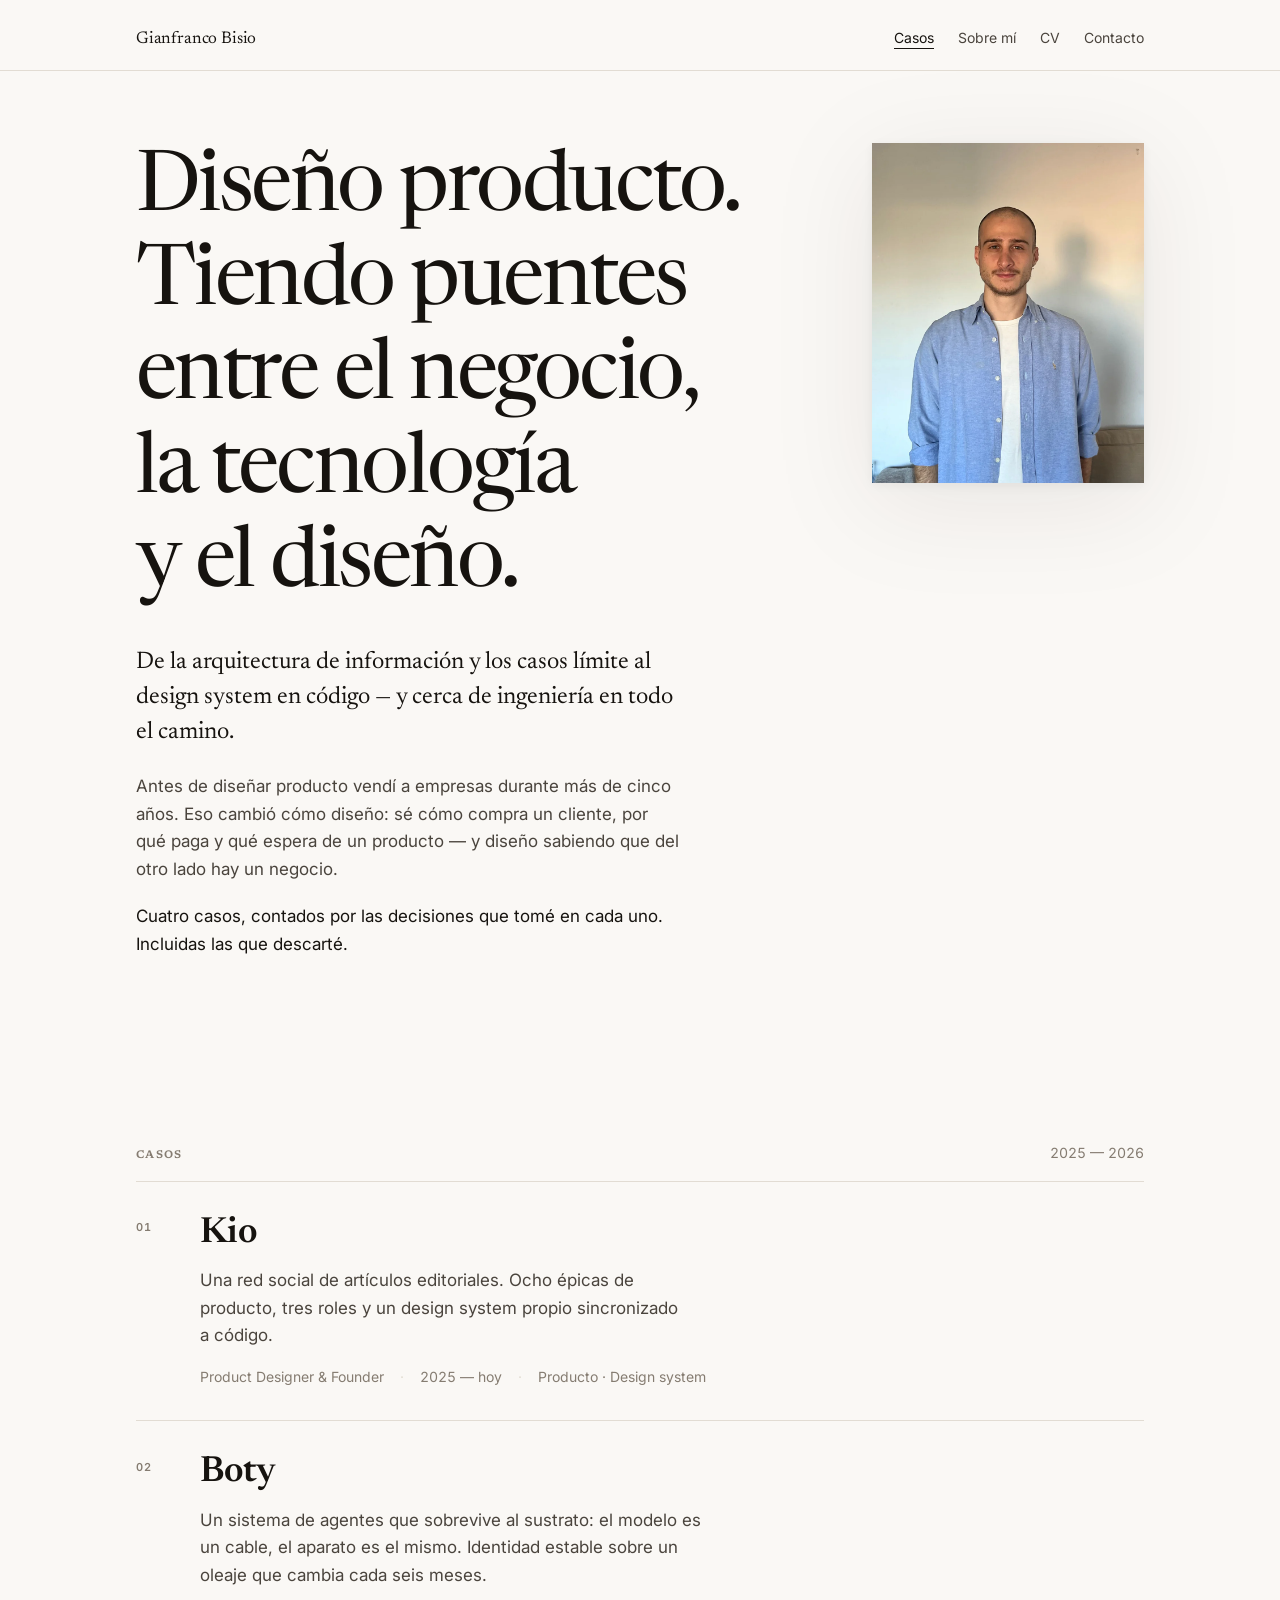
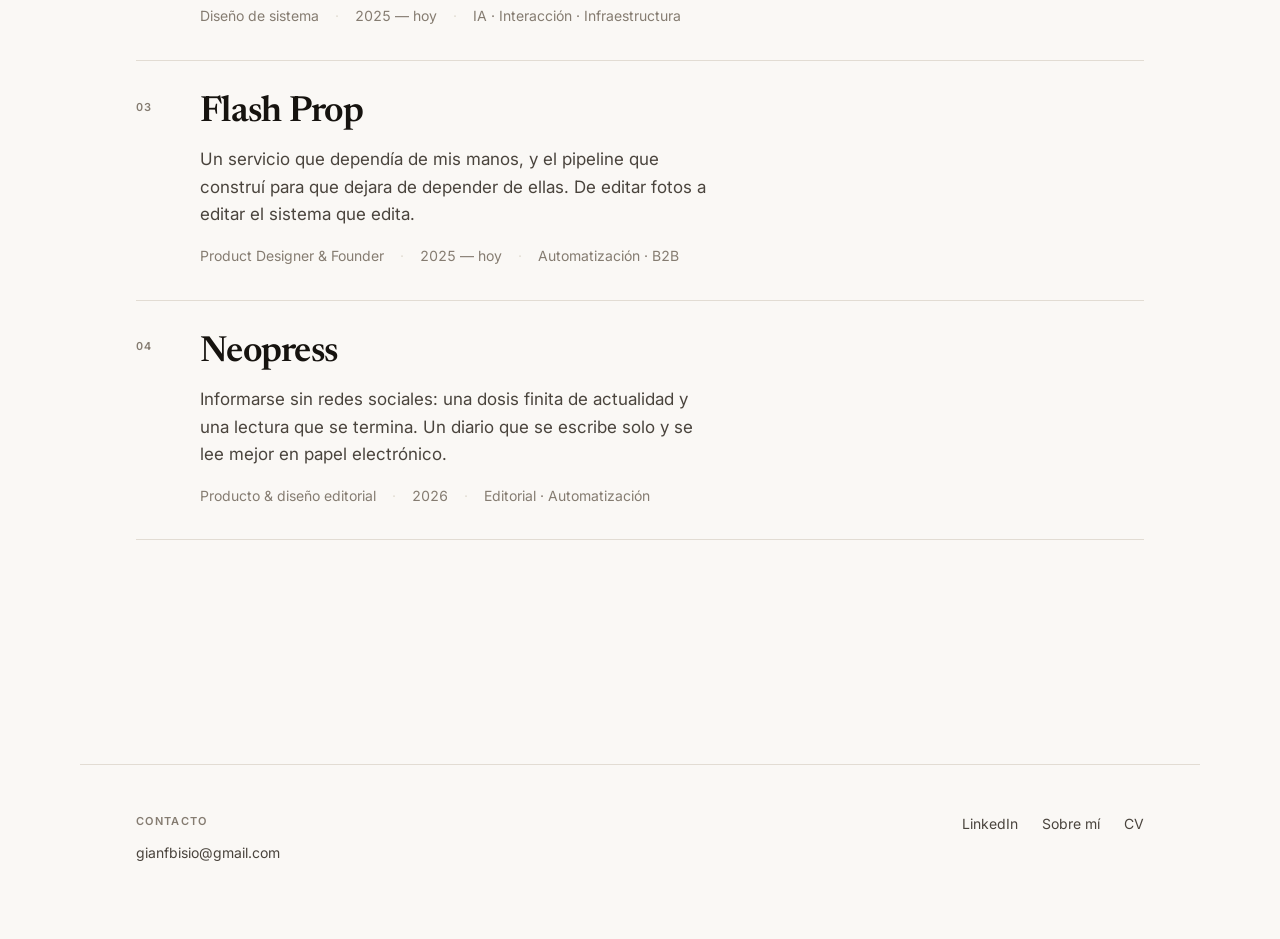
==== index.html @ 51ec500f "Retrato en camisa celeste en el hero, retrato casual en Sobre mi, CV con fechas e idiomas" ====
<!DOCTYPE html>
<html lang="es">
<head>
<meta charset="utf-8">
<meta name="viewport" content="width=device-width, initial-scale=1">
<title>Gianfranco Bisio — Diseño de producto</title>
<meta name="description" content="Diseño producto y entiendo por dentro los sistemas que lo sostienen. Diseño de producto, design systems y sistemas de IA con revisión humana.">
<link rel="preconnect" href="https://fonts.googleapis.com">
<link rel="preconnect" href="https://fonts.gstatic.com" crossorigin>
<link href="https://fonts.googleapis.com/css2?family=Inter:wght@400;500;600&family=Newsreader:ital,opsz,wght@0,6..72,400;0,6..72,500;1,6..72,400&display=swap" rel="stylesheet">
<link rel="stylesheet" href="assets/css/style.css">
</head>
<body>

<header class="wrap site-header">
  <a class="site-header__name" href="index.html">Gianfranco Bisio</a>
  <nav>
    <ul class="site-nav">
      <li><a href="index.html" aria-current="page">Casos</a></li>
      <li><a href="sobre-mi.html">Sobre mí</a></li>
      <li><a href="cv.html">CV</a></li>
      <li><a href="mailto:gianfbisio@gmail.com">Contacto</a></li>
    </ul>
  </nav>
</header>

<hr class="rule">

<main>

  <!-- Portada -->
  <section class="wrap intro">
    <div class="intro__inner">
      <div>
        <h1 class="intro__title">Diseño producto. Tiendo puentes entre el negocio, la tecnología y el diseño.</h1>
        <div class="intro__text">
          <p class="lead">De la arquitectura de información y los casos límite al design system en código — y cerca de ingeniería en todo el camino.</p>
          <p>Antes de diseñar producto vendí a empresas durante más de cinco años. Eso cambió cómo diseño: sé cómo compra un cliente, por qué paga y qué espera de un producto — y diseño sabiendo que del otro lado hay un negocio.</p>
          <p>Cuatro casos, contados por las decisiones que tomé en cada uno. Incluidas las que descarté.</p>
        </div>
      </div>
      <img class="intro__photo" src="assets/img/yo/retrato-celeste.webp" alt="Retrato de Gianfranco Bisio" width="960" height="1200">
    </div>
  </section>

  <!-- Índice de casos -->
  <section class="wrap index">
    <div class="index__head">
      <h2 class="label">Casos</h2>
      <span class="meta">2025 — 2026</span>
    </div>

    <ul class="case-list">

      <li class="case-item reveal">
        <a class="case-item__link" href="casos/kio.html">
          <span class="case-item__num">01</span>
          <div>
            <h3 class="case-item__title">Kio</h3>
            <p class="case-item__desc">Una red social de artículos editoriales. Ocho épicas de producto, tres roles y un design system propio sincronizado a código.</p>
            <p class="case-item__meta">
              <span>Product Designer &amp; Founder</span>
              <span>2025 — hoy</span>
              <span>Producto · Design system</span>
            </p>
          </div>
        </a>
      </li>

      <li class="case-item reveal">
        <a class="case-item__link" href="casos/boty.html">
          <span class="case-item__num">02</span>
          <div>
            <h3 class="case-item__title">Boty</h3>
            <p class="case-item__desc">Un sistema de agentes que sobrevive al sustrato: el modelo es un cable, el aparato es el mismo. Identidad estable sobre un oleaje que cambia cada seis meses.</p>
            <p class="case-item__meta">
              <span>Diseño de sistema</span>
              <span>2025 — hoy</span>
              <span>IA · Interacción · Infraestructura</span>
            </p>
          </div>
        </a>
      </li>

      <li class="case-item reveal">
        <a class="case-item__link" href="casos/flash-prop.html">
          <span class="case-item__num">03</span>
          <div>
            <h3 class="case-item__title">Flash Prop</h3>
            <p class="case-item__desc">Un servicio que dependía de mis manos, y el pipeline que construí para que dejara de depender de ellas. De editar fotos a editar el sistema que edita.</p>
            <p class="case-item__meta">
              <span>Product Designer &amp; Founder</span>
              <span>2025 — hoy</span>
              <span>Automatización · B2B</span>
            </p>
          </div>
        </a>
      </li>

      <li class="case-item reveal">
        <a class="case-item__link" href="casos/neopress.html">
          <span class="case-item__num">04</span>
          <div>
            <h3 class="case-item__title">Neopress</h3>
            <p class="case-item__desc">Informarse sin redes sociales: una dosis finita de actualidad y una lectura que se termina. Un diario que se escribe solo y se lee mejor en papel electrónico.</p>
            <p class="case-item__meta">
              <span>Producto &amp; diseño editorial</span>
              <span>2026</span>
              <span>Editorial · Automatización</span>
            </p>
          </div>
        </a>
      </li>

    </ul>
  </section>

</main>

<footer class="wrap site-footer">
  <div class="site-footer__inner">
    <div>
      <p class="label">Contacto</p>
      <p style="margin-top:.5rem"><a href="mailto:gianfbisio@gmail.com">gianfbisio@gmail.com</a></p>
    </div>
    <nav>
      <a href="https://www.linkedin.com/in/gianfranco-bisio-b39810205/">LinkedIn</a>
      <a href="sobre-mi.html">Sobre mí</a>
      <a href="cv.html">CV</a>
    </nav>
  </div>
</footer>

<script src="assets/js/main.js" defer></script>
</body>
</html>
---- assets/css/style.css ----
/* ============================================================
   Gianfranco Bisio — Portfolio
   Dirección: editorial / tipográfico
   ============================================================ */

/* --- Reset ------------------------------------------------- */
*, *::before, *::after { box-sizing: border-box; }
* { margin: 0; }
html { -webkit-text-size-adjust: 100%; scroll-behavior: smooth; }
img, svg, video { display: block; max-width: 100%; height: auto; }
button, input, textarea { font: inherit; color: inherit; }
a { color: inherit; }

@media (prefers-reduced-motion: reduce) {
  html { scroll-behavior: auto; }
  *, *::before, *::after { animation-duration: .01ms !important; transition-duration: .01ms !important; }
}

/* --- Tokens ------------------------------------------------ */
:root {
  /* Color — papel cálido, no blanco puro */
  --paper:    #FAF8F5;
  --paper-2:  #F2EEE8;
  --ink:      #16130F;
  --ink-soft: #4A443D;
  --muted:    #857C71;
  --rule:     #E2DCD3;
  --accent:   #A63D1E;

  /* Tipografía */
  --serif: "Newsreader", Georgia, "Times New Roman", serif;
  --sans:  "Inter", -apple-system, BlinkMacSystemFont, "Segoe UI", Roboto, sans-serif;

  /* Escala fluida */
  --t-display: clamp(2.5rem, 1.2rem + 5.5vw, 5.25rem);
  --t-h1:      clamp(1.9rem, 1.15rem + 3vw, 3rem);
  --t-h2:      clamp(1.4rem, 1.1rem + 1.2vw, 1.85rem);
  --t-h3:      1.1875rem;
  --t-lead:    clamp(1.1875rem, 1.02rem + .7vw, 1.5rem);
  --t-body:    1.0625rem;
  --t-small:   .875rem;
  --t-label:   .6875rem;

  /* Espacio */
  --s-1: .25rem;  --s-2: .5rem;   --s-3: .75rem;  --s-4: 1rem;
  --s-5: 1.5rem;  --s-6: 2rem;    --s-7: 3rem;    --s-8: 4.5rem;
  --s-9: 7rem;    --s-10: 11rem;

  /* Layout */
  --measure: 34rem;             /* columna de lectura ~65ch */
  --wide: 70rem;                /* figuras y contenedor ancho */
  --gutter: clamp(1.25rem, 5vw, 3.5rem);

  /* Movimiento */
  --ease: cubic-bezier(.22, .61, .36, 1);
}

/* --- Base -------------------------------------------------- */
body {
  background: var(--paper);
  color: var(--ink);
  font-family: var(--sans);
  font-size: var(--t-body);
  line-height: 1.62;
  font-feature-settings: "kern" 1, "liga" 1, "calt" 1;
  -webkit-font-smoothing: antialiased;
  text-rendering: optimizeLegibility;
}

::selection { background: var(--ink); color: var(--paper); }

:focus-visible {
  outline: 2px solid var(--accent);
  outline-offset: 3px;
  border-radius: 2px;
}

/* --- Layout ------------------------------------------------ */
.wrap {
  width: 100%;
  max-width: var(--wide);
  margin-inline: auto;
  padding-inline: var(--gutter);
}
.wrap--text { max-width: calc(var(--measure) + var(--gutter) * 2); }

/* --- Tipografía -------------------------------------------- */
.display,
h1, h2, h3 {
  font-family: var(--serif);
  font-weight: 400;
  letter-spacing: -.015em;
  line-height: 1.12;
  text-wrap: balance;
}
h1 { font-size: var(--t-h1); }
h2 { font-size: var(--t-h2); letter-spacing: -.01em; }
h3 { font-size: var(--t-h3); font-family: var(--sans); font-weight: 600; letter-spacing: 0; line-height: 1.35; }

p { text-wrap: pretty; }
p + p { margin-top: 1.15em; }

strong { font-weight: 600; }
em { font-style: italic; }

.lead {
  font-size: var(--t-lead);
  line-height: 1.45;
  font-family: var(--serif);
  color: var(--ink);
  text-wrap: pretty;
}

/* Etiquetas: versalitas finas, el único gesto "técnico" */
.label {
  font-size: var(--t-label);
  font-weight: 600;
  letter-spacing: .12em;
  text-transform: uppercase;
  color: var(--muted);
  font-feature-settings: "tnum" 1;
}

.meta {
  font-size: var(--t-small);
  color: var(--muted);
  font-feature-settings: "tnum" 1;
}

/* Links en el cuerpo: subrayado que respira */
.prose a {
  color: var(--ink);
  text-decoration: none;
  background-image: linear-gradient(var(--accent), var(--accent));
  background-repeat: no-repeat;
  background-position: 0 100%;
  background-size: 100% 1px;
  transition: background-size .35s var(--ease), color .2s var(--ease);
}
.prose a:hover { color: var(--accent); background-size: 100% 2px; }

/* --- Header ------------------------------------------------ */
.site-header {
  padding-block: var(--s-5) var(--s-4);
  display: flex;
  align-items: baseline;
  justify-content: space-between;
  gap: var(--s-5);
}
.site-header__name {
  font-family: var(--serif);
  font-size: 1.0625rem;
  letter-spacing: -.01em;
  text-decoration: none;
  white-space: nowrap;
}
.site-nav {
  display: flex;
  gap: var(--s-5);
  list-style: none;
  padding: 0;
}
.site-nav a {
  font-size: var(--t-small);
  text-decoration: none;
  color: var(--ink-soft);
  transition: color .2s var(--ease);
}
.site-nav a:hover,
.site-nav a[aria-current="page"] { color: var(--ink); }
.site-nav a[aria-current="page"] { text-decoration: underline; text-underline-offset: .35em; text-decoration-thickness: 1px; }

.rule { height: 1px; background: var(--rule); border: 0; }

/* --- Portada ----------------------------------------------- */
.intro { padding-block: var(--s-8) var(--s-9); }
.intro__title {
  font-size: var(--t-display);
  letter-spacing: -.03em;
  max-width: 22ch;
}
.intro__text {
  margin-top: var(--s-6);
  max-width: var(--measure);
}
.intro__text .lead + p { margin-top: var(--s-5); color: var(--ink-soft); }

/* Portada en dos columnas: la declaración y el retrato. */
.intro__inner {
  display: grid;
  gap: var(--s-7);
  align-items: start;
}
@media (min-width: 52rem) {
  .intro__inner { grid-template-columns: 1fr 17rem; gap: var(--s-9); }
}
.intro__photo {
  width: 100%;
  aspect-ratio: 4 / 5;
  object-fit: cover;
  object-position: 50% 20%;
  filter: drop-shadow(0 2px 6px rgba(22,19,15,.06)) drop-shadow(0 20px 50px rgba(22,19,15,.08));
}

/* --- Índice de casos --------------------------------------- */
.index { padding-block: var(--s-8) var(--s-9); }
.index__head {
  display: flex;
  align-items: baseline;
  justify-content: space-between;
  gap: var(--s-4);
  padding-bottom: var(--s-4);
}

.case-list { list-style: none; padding: 0; }
.case-item { border-top: 1px solid var(--rule); }
.case-item:last-child { border-bottom: 1px solid var(--rule); }

.case-item__link {
  display: grid;
  grid-template-columns: 2.5rem 1fr;
  gap: var(--s-5);
  padding-block: var(--s-6);
  text-decoration: none;
  transition: background-color .3s var(--ease), padding-left .3s var(--ease);
}
.case-item__link:hover {
  background: var(--paper-2);
  padding-left: var(--s-4);
}
.case-item__num {
  font-size: var(--t-label);
  font-weight: 600;
  letter-spacing: .1em;
  color: var(--muted);
  padding-top: .5em;
  font-feature-settings: "tnum" 1;
}
.case-item__title {
  font-family: var(--serif);
  font-size: clamp(1.5rem, 1.1rem + 1.6vw, 2.25rem);
  letter-spacing: -.02em;
  line-height: 1.15;
}
.case-item__desc {
  margin-top: var(--s-3);
  max-width: 46ch;
  color: var(--ink-soft);
}
.case-item__meta {
  margin-top: var(--s-4);
  display: flex;
  flex-wrap: wrap;
  gap: var(--s-2) var(--s-4);
  font-size: var(--t-small);
  color: var(--muted);
  font-feature-settings: "tnum" 1;
}
.case-item__meta span:not(:last-child)::after {
  content: "·";
  margin-left: var(--s-4);
  color: var(--rule);
}

/* --- Página de caso ---------------------------------------- */
.case-hero { padding-block: var(--s-7) var(--s-7); }
.case-hero__kicker { margin-bottom: var(--s-5); }
.case-hero__title { font-size: var(--t-h1); max-width: 26ch; }
.case-hero__lead { margin-top: var(--s-5); max-width: var(--measure); }

/* Ficha técnica del caso */
.specs {
  display: grid;
  grid-template-columns: repeat(auto-fit, minmax(11rem, 1fr));
  gap: var(--s-5) var(--s-6);
  padding-block: var(--s-6);
  border-block: 1px solid var(--rule);
}
.specs__item dt { margin-bottom: var(--s-2); }
.specs__item dd { font-size: var(--t-small); color: var(--ink-soft); }

/* Cuerpo del caso */
.prose { padding-block: var(--s-8); }
.prose > * + * { margin-top: var(--s-5); }
.prose h2 { margin-top: var(--s-8); }
.prose h3 { margin-top: var(--s-7); }
.prose ul, .prose ol { padding-left: 1.25em; }
.prose li + li { margin-top: var(--s-3); }
.prose blockquote {
  border-left: 2px solid var(--ink);
  padding-left: var(--s-5);
  font-family: var(--serif);
  font-size: var(--t-lead);
  line-height: 1.4;
  color: var(--ink);
}

/* Bloque de código: aparece una sola vez en todo el sitio, para mostrar un
   artefacto real — el criterio de edición que genera el agente. */
.prose pre {
  font-family: ui-monospace, "SF Mono", "Cascadia Mono", Menlo, Consolas, monospace;
  font-size: .8125rem;
  line-height: 1.7;
  background: var(--paper-2);
  border: 1px solid var(--rule);
  padding: var(--s-5);
  overflow-x: auto;
  color: var(--ink-soft);
  tab-size: 2;
}
.prose pre b { color: var(--ink); font-weight: 600; }

/* Figuras: rompen la columna de lectura */
figure { margin: 0; }
.prose figure {
  width: 100%;
  max-width: var(--wide);
  margin-inline: auto;
  margin-block: var(--s-8);
}
.prose figure img,
.prose figure video {
  width: 100%;
  filter:
    drop-shadow(0 2px 4px rgba(22, 19, 15, .05))
    drop-shadow(0 16px 40px rgba(22, 19, 15, .07));
}
figcaption {
  margin-top: var(--s-3);
  font-size: var(--t-small);
  color: var(--muted);
  max-width: var(--measure);
}

/* Rejilla de piezas dentro de un caso */
.pieces {
  display: grid;
  grid-template-columns: repeat(auto-fit, minmax(13rem, 1fr));
  gap: var(--s-6) var(--s-5);
  margin-block: var(--s-8);
}
/* Capturas de Figma: PNG con transparencia y esquinas redondeadas.
   Sin borde ni fondo —el rectángulo recto choca con la esquina redondeada
y   el fondo se ve a través del alpha— y con drop-shadow, que sigue la forma
   real del píxel en vez de dibujar un rectángulo detrás. */
.piece__img {
  width: 100%;
  filter:
    drop-shadow(0 1px 2px rgba(22, 19, 15, .05))
    drop-shadow(0 10px 22px rgba(22, 19, 15, .07));
}
.piece__cap { margin-top: var(--s-3); font-size: var(--t-small); color: var(--muted); }
.piece__cap strong { color: var(--ink); font-weight: 600; }

/* Comparación / antes-después */
.compare {
  display: grid;
  grid-template-columns: repeat(auto-fit, minmax(15rem, 1fr));
  align-items: start;
  gap: var(--s-6) var(--s-5);
  margin-block: var(--s-8);
}

/* Carrusel horizontal: las variantes se exploran, no se listan.
   Scroll nativo con snap — sin JS, sin botones. */
.carousel {
  display: grid;
  grid-auto-flow: column;
  grid-auto-columns: minmax(12.5rem, 16rem);
  gap: var(--s-5);
  align-items: start;
  overflow-x: auto;
  overscroll-behavior-x: contain;
  scroll-snap-type: x mandatory;
  padding-bottom: var(--s-4);
  margin-block: var(--s-8);
  scrollbar-width: thin;
  scrollbar-color: var(--rule) transparent;
}
.carousel > * { scroll-snap-align: start; }
.carousel::-webkit-scrollbar { height: 6px; }
.carousel::-webkit-scrollbar-track { background: transparent; }
.carousel::-webkit-scrollbar-thumb { background: var(--rule); border-radius: 3px; }
.carousel::-webkit-scrollbar-thumb:hover { background: var(--muted); }

/* La variante elegida: sola y más grande, como resolución del arco */
figure.resolved { max-width: 24rem; }
figure.resolved img { border: 1px solid var(--rule); }

/* Captura de pantalla completa: se acota a ancho de teléfono.
   Una fuente de 412px no puede llenar el contenedor ancho sin verse borrosa,
   y una tira vertical larga lee como un pergamino — que es exactamente lo que es. */
figure.figure--phone { max-width: 22rem; margin-inline: auto; }
figure.figure--phone img { filter: drop-shadow(0 2px 6px rgba(22,19,15,.06)) drop-shadow(0 24px 60px rgba(22,19,15,.09)); }

/* Captura chica, a tamano natural para que no se pixele */
figure.figure--narrow { max-width: 17rem; margin-inline: auto; }

/* Navegación entre casos */
.case-nav {
  display: flex;
  justify-content: space-between;
  gap: var(--s-5);
  padding-block: var(--s-7);
  border-top: 1px solid var(--rule);
}
.case-nav a {
  text-decoration: none;
  font-size: var(--t-small);
  color: var(--ink-soft);
  transition: color .2s var(--ease);
}
.case-nav a:hover { color: var(--accent); }

/* --- Footer ------------------------------------------------ */
.site-footer {
  margin-top: var(--s-9);
  padding-block: var(--s-7) var(--s-8);
  border-top: 1px solid var(--rule);
}
.site-footer__inner {
  display: flex;
  flex-wrap: wrap;
  gap: var(--s-5) var(--s-7);
  justify-content: space-between;
  align-items: flex-start;
}
.site-footer nav { display: flex; gap: var(--s-5); flex-wrap: wrap; }
.site-footer a { font-size: var(--t-small); text-decoration: none; color: var(--ink-soft); }
.site-footer a:hover { color: var(--accent); }

/* --- Reveal (único movimiento del sitio) -------------------- */
.reveal {
  opacity: 0;
  transform: translateY(12px);
  transition: opacity .7s var(--ease), transform .7s var(--ease);
}
.reveal.is-in { opacity: 1; transform: none; }

/* --- Utilidades -------------------------------------------- */
.stack > * + * { margin-top: var(--s-4); }
.sr-only {
  position: absolute; width: 1px; height: 1px; padding: 0; margin: -1px;
  overflow: hidden; clip: rect(0 0 0 0); white-space: nowrap; border: 0;
}

/* --- CV ---------------------------------------------------- */
.cv { padding-block: var(--s-6) var(--s-9); }
.cv__head {
  display: flex;
  flex-wrap: wrap;
  gap: var(--s-5) var(--s-7);
  align-items: flex-end;
  justify-content: space-between;
  padding-bottom: var(--s-5);
  border-bottom: 2px solid var(--ink);
}
.cv__name { font-size: clamp(2rem, 1.4rem + 2.4vw, 3rem); letter-spacing: -.025em; }
.cv__role { margin-top: var(--s-2); font-size: var(--t-body); color: var(--ink-soft); }
.cv__contact { font-size: var(--t-small); color: var(--muted); text-align: right; line-height: 1.8; }
@media (max-width: 40rem) { .cv__contact { text-align: left; } }
.cv__contact a { text-decoration: none; }
.cv__contact a:hover { color: var(--accent); }

.cv__section { margin-top: var(--s-8); }
.cv__section > h2 {
  font-family: var(--sans);
  font-size: var(--t-label);
  font-weight: 600;
  letter-spacing: .12em;
  text-transform: uppercase;
  color: var(--muted);
  padding-bottom: var(--s-3);
  border-bottom: 1px solid var(--rule);
  margin-bottom: var(--s-5);
}
.cv__entry { padding-block: var(--s-5); border-bottom: 1px solid var(--rule); }
.cv__entry:last-child { border-bottom: 0; }
.cv__entry-head {
  display: flex;
  flex-wrap: wrap;
  gap: var(--s-2) var(--s-4);
  align-items: baseline;
  justify-content: space-between;
}
.cv__title { font-family: var(--serif); font-size: 1.3125rem; letter-spacing: -.01em; }
.cv__title span { font-family: var(--sans); font-size: var(--t-body); color: var(--ink-soft); }
.cv__when { font-size: var(--t-small); color: var(--muted); font-feature-settings: "tnum" 1; white-space: nowrap; }
.cv__where { margin-top: var(--s-1); font-size: var(--t-small); color: var(--muted); }
.cv__entry ul { margin-top: var(--s-3); padding-left: 1.1em; }
.cv__entry li { font-size: var(--t-body); color: var(--ink-soft); }
.cv__entry li + li { margin-top: var(--s-2); }
.cv__skills { display: flex; flex-wrap: wrap; gap: var(--s-2); }
.cv__skills span {
  font-size: var(--t-small);
  border: 1px solid var(--rule);
  padding: .3rem .7rem;
  color: var(--ink-soft);
}

/* --- Impresión: el CV se imprime a PDF limpio -------------- */
@media print {
  :root { --paper: #fff; --paper-2: #fff; --ink: #000; --ink-soft: #222; --muted: #555; --rule: #bbb; }
  .site-header, .site-footer, .no-print { display: none !important; }
  body { font-size: 10.5pt; line-height: 1.42; }
  .cv { padding: 0; max-width: none; }
  .cv__section { margin-top: 1.1rem; }
  .cv__entry { break-inside: avoid; padding-block: .55rem; }
  .cv__entry ul { margin-top: .3rem; }
  .cv__skills span { border-color: #999; }
  a { color: inherit; text-decoration: none; }
  @page { margin: 15mm 14mm; }
}

/* --- Móvil ------------------------------------------------- */
@media (max-width: 40rem) {
  .site-header { flex-direction: column; align-items: flex-start; gap: var(--s-4); }
  .site-nav { gap: var(--s-4); }
  .case-item__link { grid-template-columns: 1fr; gap: var(--s-3); }
  .case-item__num { padding-top: 0; }
  .case-item__meta span:not(:last-child)::after { display: none; }
  .site-footer__inner { flex-direction: column; }
}
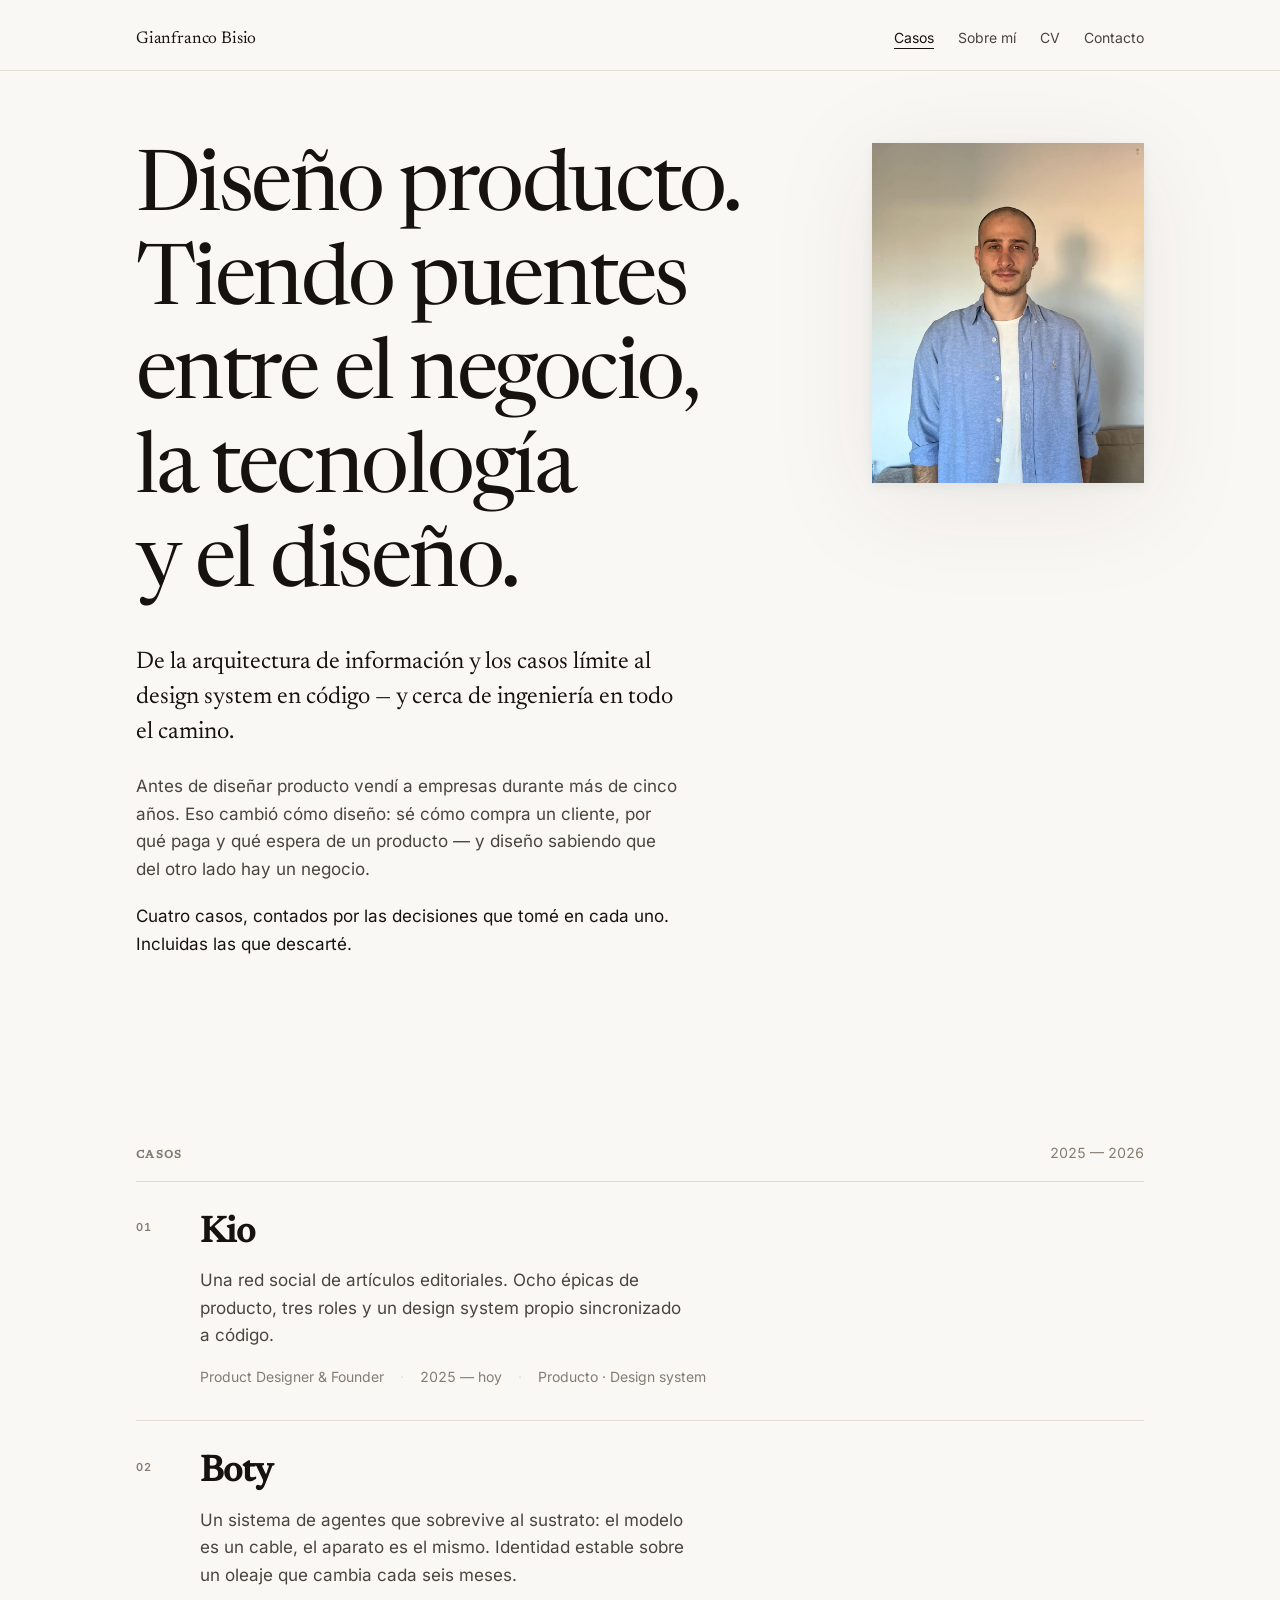
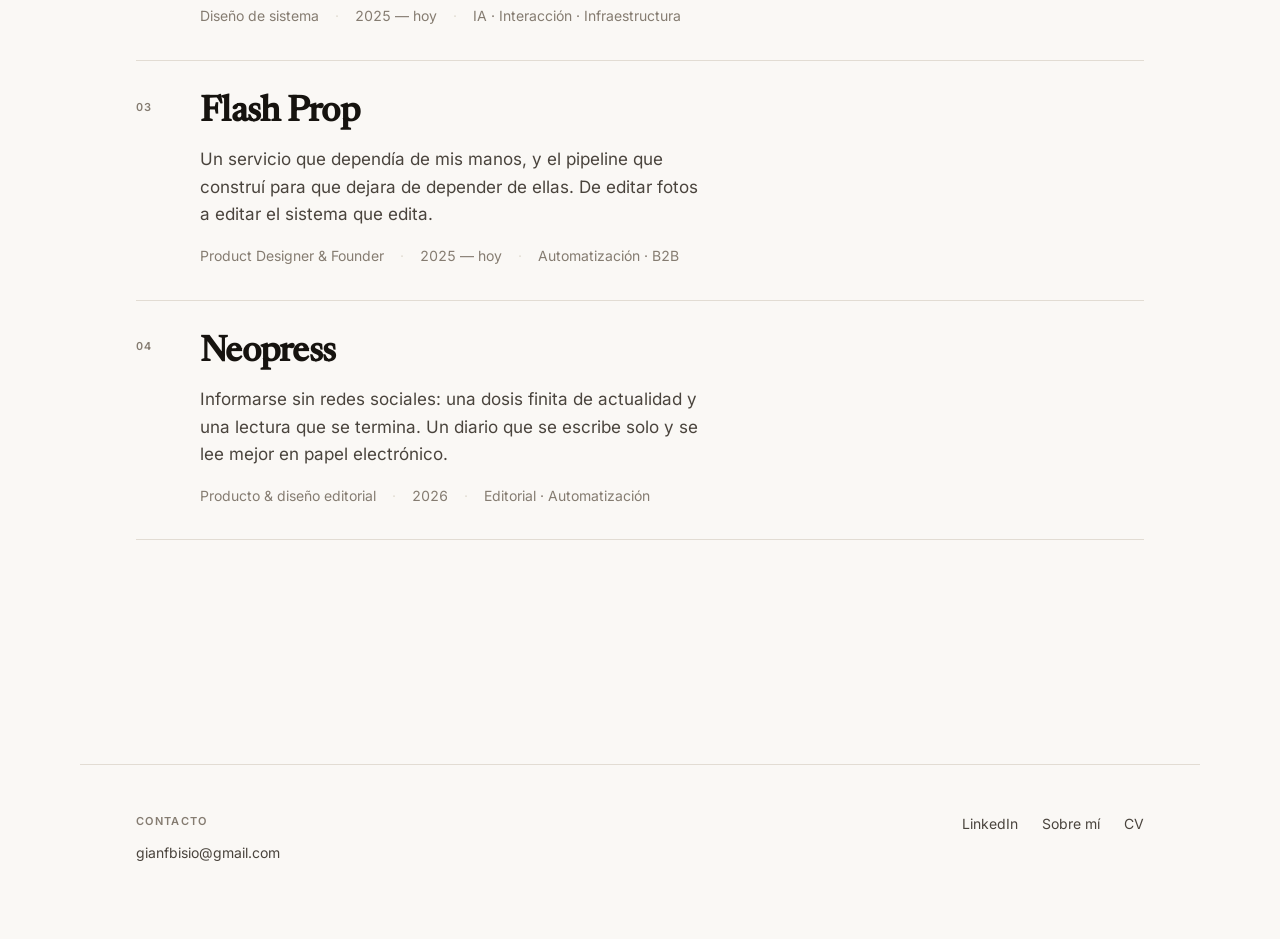
==== commit 8dd0494f: "Open Graph, Twitter cards, favicons y fuentes self-hosteadas" ====
--- a/index.html
+++ b/index.html
@@ -4,10 +4,26 @@
 <meta charset="utf-8">
 <meta name="viewport" content="width=device-width, initial-scale=1">
 <title>Gianfranco Bisio — Diseño de producto</title>
-<meta name="description" content="Diseño producto y entiendo por dentro los sistemas que lo sostienen. Diseño de producto, design systems y sistemas de IA con revisión humana.">
-<link rel="preconnect" href="https://fonts.googleapis.com">
-<link rel="preconnect" href="https://fonts.gstatic.com" crossorigin>
-<link href="https://fonts.googleapis.com/css2?family=Inter:wght@400;500;600&family=Newsreader:ital,opsz,wght@0,6..72,400;0,6..72,500;1,6..72,400&display=swap" rel="stylesheet">
+<meta name="description" content="Diseño producto, tendiendo puentes entre negocio, tecnología y diseño. Cuatro casos propios donde el diseño llega hasta el código.">
+<link rel="stylesheet" href="assets/css/fonts.css">
+<!-- Open Graph -->
+<meta property="og:type" content="website">
+<meta property="og:site_name" content="Gianfranco Bisio">
+<meta property="og:locale" content="es_ES">
+<meta property="og:title" content="Gianfranco Bisio — Diseño de producto">
+<meta property="og:description" content="Diseño producto, tendiendo puentes entre negocio, tecnología y diseño. Cuatro casos propios donde el diseño llega hasta el código.">
+<meta property="og:url" content="https://gigio20.github.io/portfolio/">
+<meta property="og:image" content="https://gigio20.github.io/portfolio/assets/img/og.jpg">
+<meta property="og:image:width" content="1200">
+<meta property="og:image:height" content="630">
+<meta property="og:image:alt" content="Gianfranco Bisio — Diseño producto, tendiendo puentes entre negocio, tecnología y diseño.">
+<meta name="twitter:card" content="summary_large_image">
+<meta name="twitter:title" content="Gianfranco Bisio — Diseño de producto">
+<meta name="twitter:description" content="Diseño producto, tendiendo puentes entre negocio, tecnología y diseño. Cuatro casos propios donde el diseño llega hasta el código.">
+<meta name="twitter:image" content="https://gigio20.github.io/portfolio/assets/img/og.jpg">
+<link rel="icon" href="assets/img/favicon-32.png" sizes="32x32" type="image/png">
+<link rel="icon" href="assets/img/icon-512.png" sizes="512x512" type="image/png">
+<link rel="apple-touch-icon" href="assets/img/apple-touch-icon.png">
 <link rel="stylesheet" href="assets/css/style.css">
 </head>
 <body>
--- a/assets/css/fonts.css
+++ b/assets/css/fonts.css
@@ -0,0 +1,29 @@
+/* Fuentes self-hosteadas — subconjunto latin, archivos variables.
+   Generado desde Google Fonts. Sin pedidos a terceros en runtime. */
+
+@font-face {
+  font-family: 'Newsreader';
+  font-style: normal;
+  font-weight: 400 500;
+  font-display: swap;
+  src: url(../fonts/newsreader-var.woff2) format('woff2');
+  unicode-range: U+0000-00FF, U+0131, U+0152-0153, U+02BB-02BC, U+02C6, U+02DA, U+02DC, U+0304, U+0308, U+0329, U+2000-206F, U+20AC, U+2122, U+2191, U+2193, U+2212, U+2215, U+FEFF, U+FFFD;
+}
+
+@font-face {
+  font-family: 'Newsreader';
+  font-style: italic;
+  font-weight: 400;
+  font-display: swap;
+  src: url(../fonts/newsreader-italic.woff2) format('woff2');
+  unicode-range: U+0000-00FF, U+0131, U+0152-0153, U+02BB-02BC, U+02C6, U+02DA, U+02DC, U+0304, U+0308, U+0329, U+2000-206F, U+20AC, U+2122, U+2191, U+2193, U+2212, U+2215, U+FEFF, U+FFFD;
+}
+
+@font-face {
+  font-family: 'Inter';
+  font-style: normal;
+  font-weight: 400 600;
+  font-display: swap;
+  src: url(../fonts/inter-var.woff2) format('woff2');
+  unicode-range: U+0000-00FF, U+0131, U+0152-0153, U+02BB-02BC, U+02C6, U+02DA, U+02DC, U+0304, U+0308, U+0329, U+2000-206F, U+20AC, U+2122, U+2191, U+2193, U+2212, U+2215, U+FEFF, U+FFFD;
+}
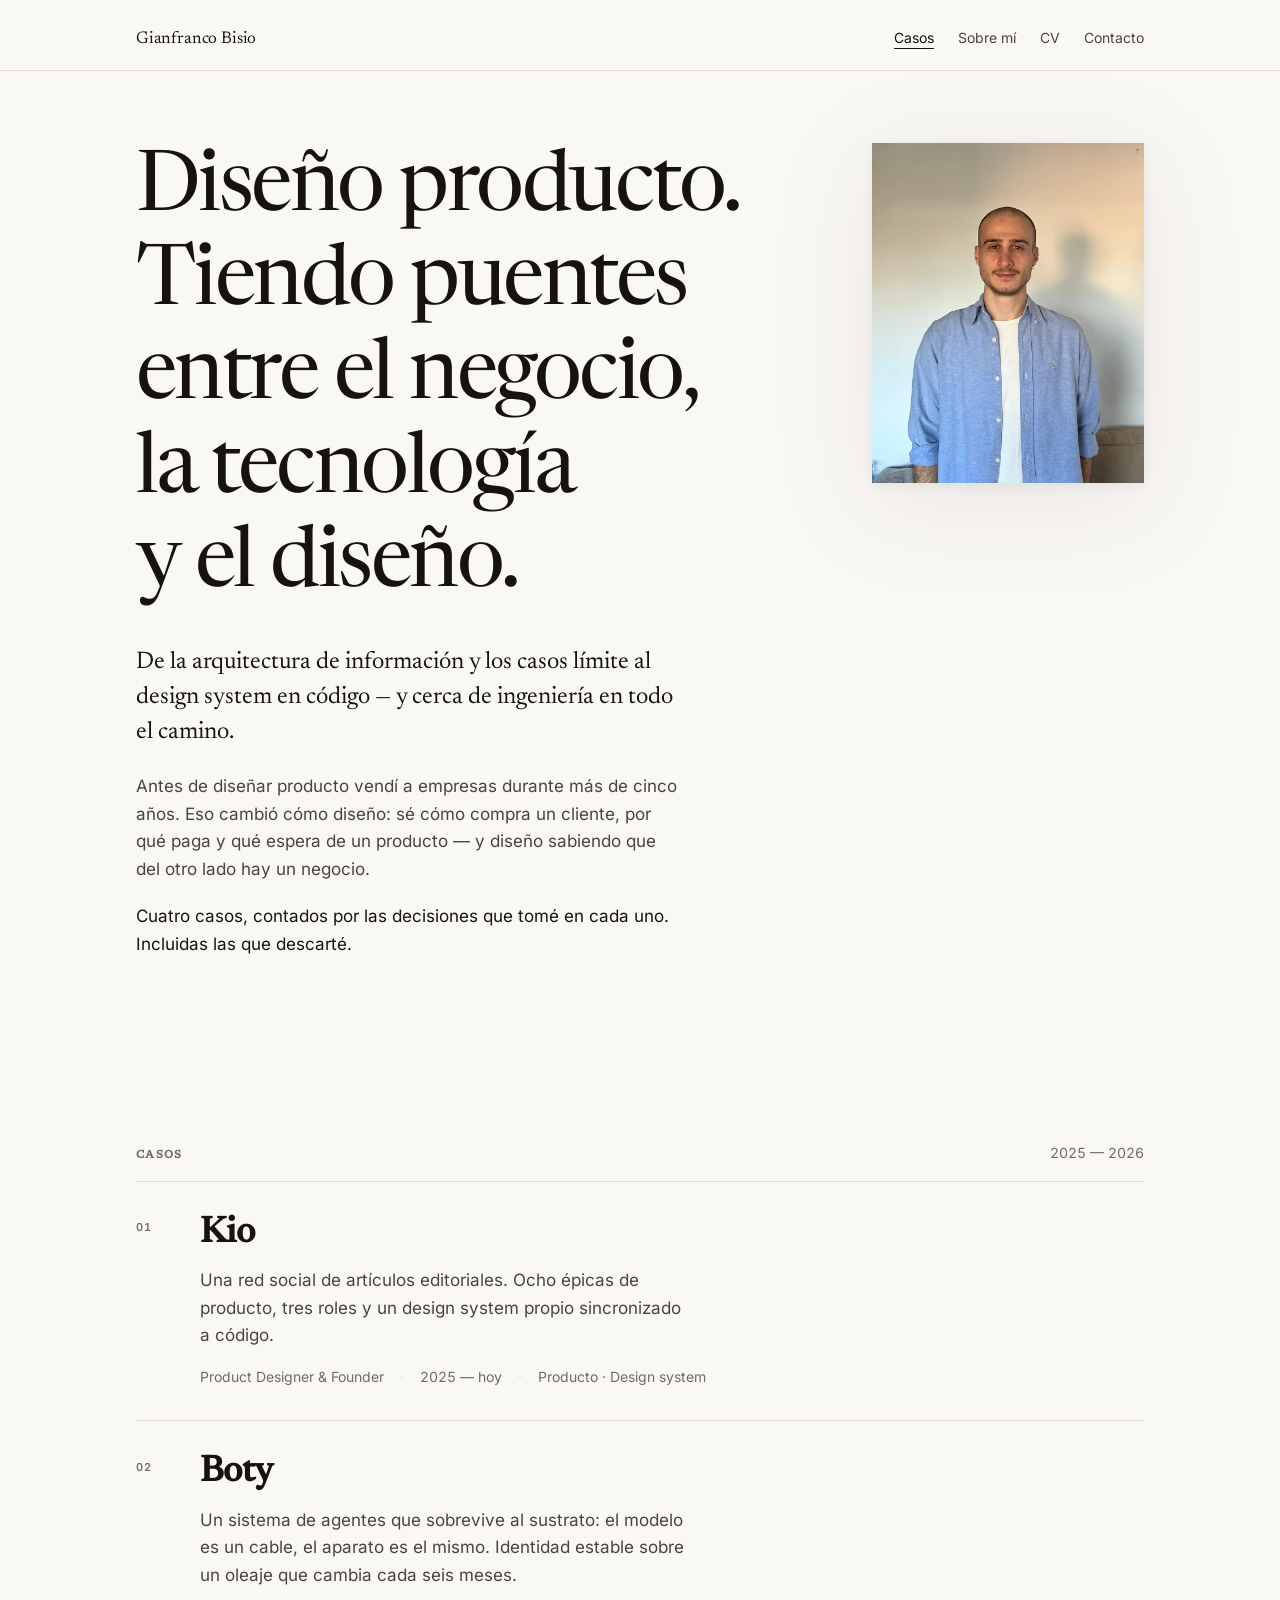
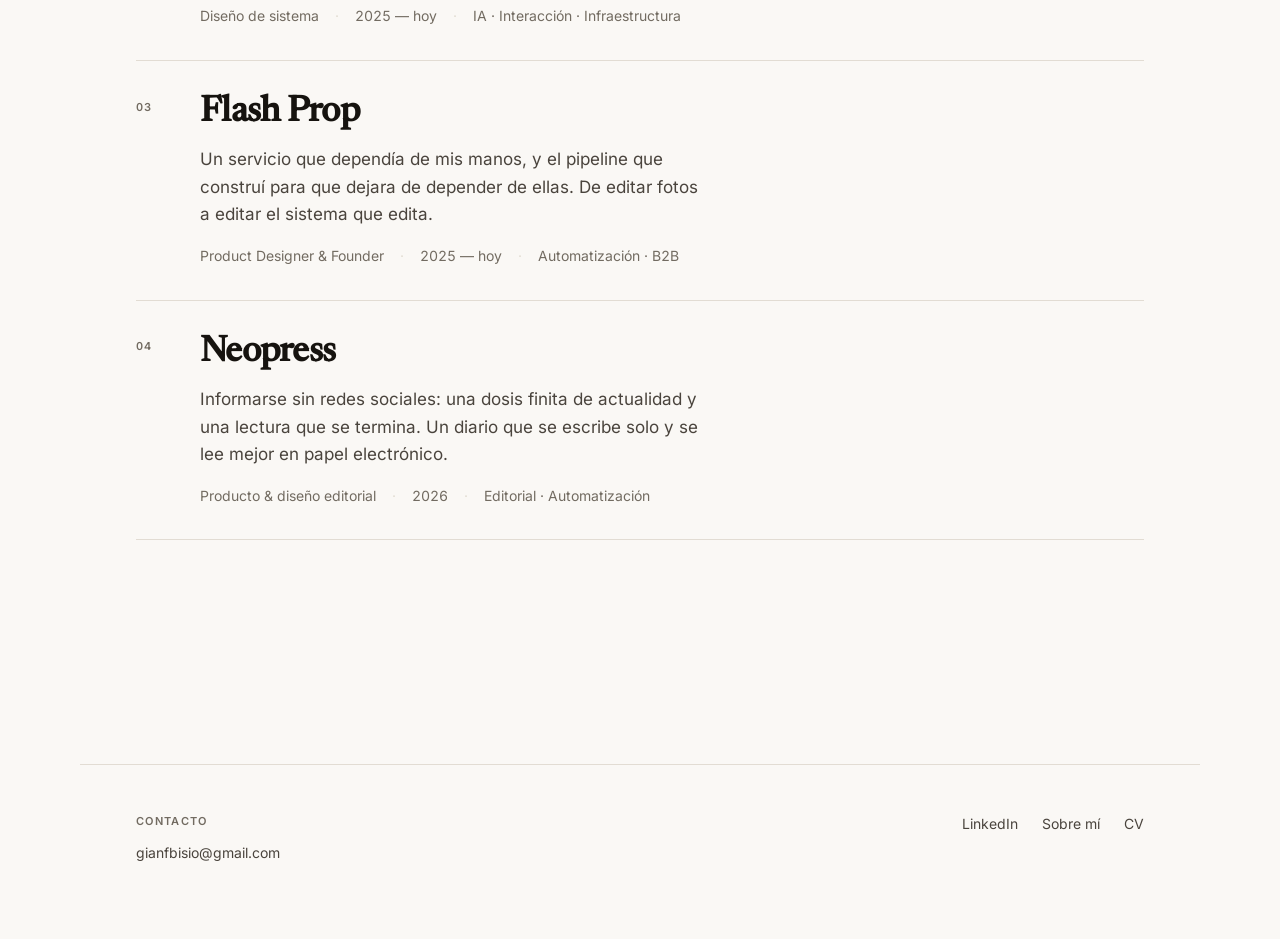
==== commit 91051675: "Accesibilidad: etiquetas aria-label en los navs (habia 2-3 sin distinguir por lector de pantalla)" ====
--- a/index.html
+++ b/index.html
@@ -30,7 +30,7 @@
 
 <header class="wrap site-header">
   <a class="site-header__name" href="index.html">Gianfranco Bisio</a>
-  <nav>
+  <nav aria-label="Principal">
     <ul class="site-nav">
       <li><a href="index.html" aria-current="page">Casos</a></li>
       <li><a href="sobre-mi.html">Sobre mí</a></li>
@@ -139,7 +139,7 @@
       <p class="label">Contacto</p>
       <p style="margin-top:.5rem"><a href="mailto:gianfbisio@gmail.com">gianfbisio@gmail.com</a></p>
     </div>
-    <nav>
+    <nav aria-label="Enlaces">
       <a href="https://www.linkedin.com/in/gianfranco-bisio-b39810205/">LinkedIn</a>
       <a href="sobre-mi.html">Sobre mí</a>
       <a href="cv.html">CV</a>
--- a/assets/css/style.css
+++ b/assets/css/style.css
@@ -23,7 +23,7 @@
   --paper-2:  #F2EEE8;
   --ink:      #16130F;
   --ink-soft: #4A443D;
-  --muted:    #857C71;
+  --muted:    #726B61;
   --rule:     #E2DCD3;
   --accent:   #A63D1E;
 
@@ -515,7 +515,10 @@
 /* --- Móvil ------------------------------------------------- */
 @media (max-width: 40rem) {
   .site-header { flex-direction: column; align-items: flex-start; gap: var(--s-4); }
-  .site-nav { gap: var(--s-4); }
+  .site-nav { gap: var(--s-4); flex-wrap: wrap; }
+  /* En táctil los links son el único objetivo: 17px de alto es muy fino para el pulgar. */
+  .site-nav a { padding-block: .4rem; padding-inline: .35rem; }
+  .site-footer a { padding-block: .35rem; }
   .case-item__link { grid-template-columns: 1fr; gap: var(--s-3); }
   .case-item__num { padding-top: 0; }
   .case-item__meta span:not(:last-child)::after { display: none; }
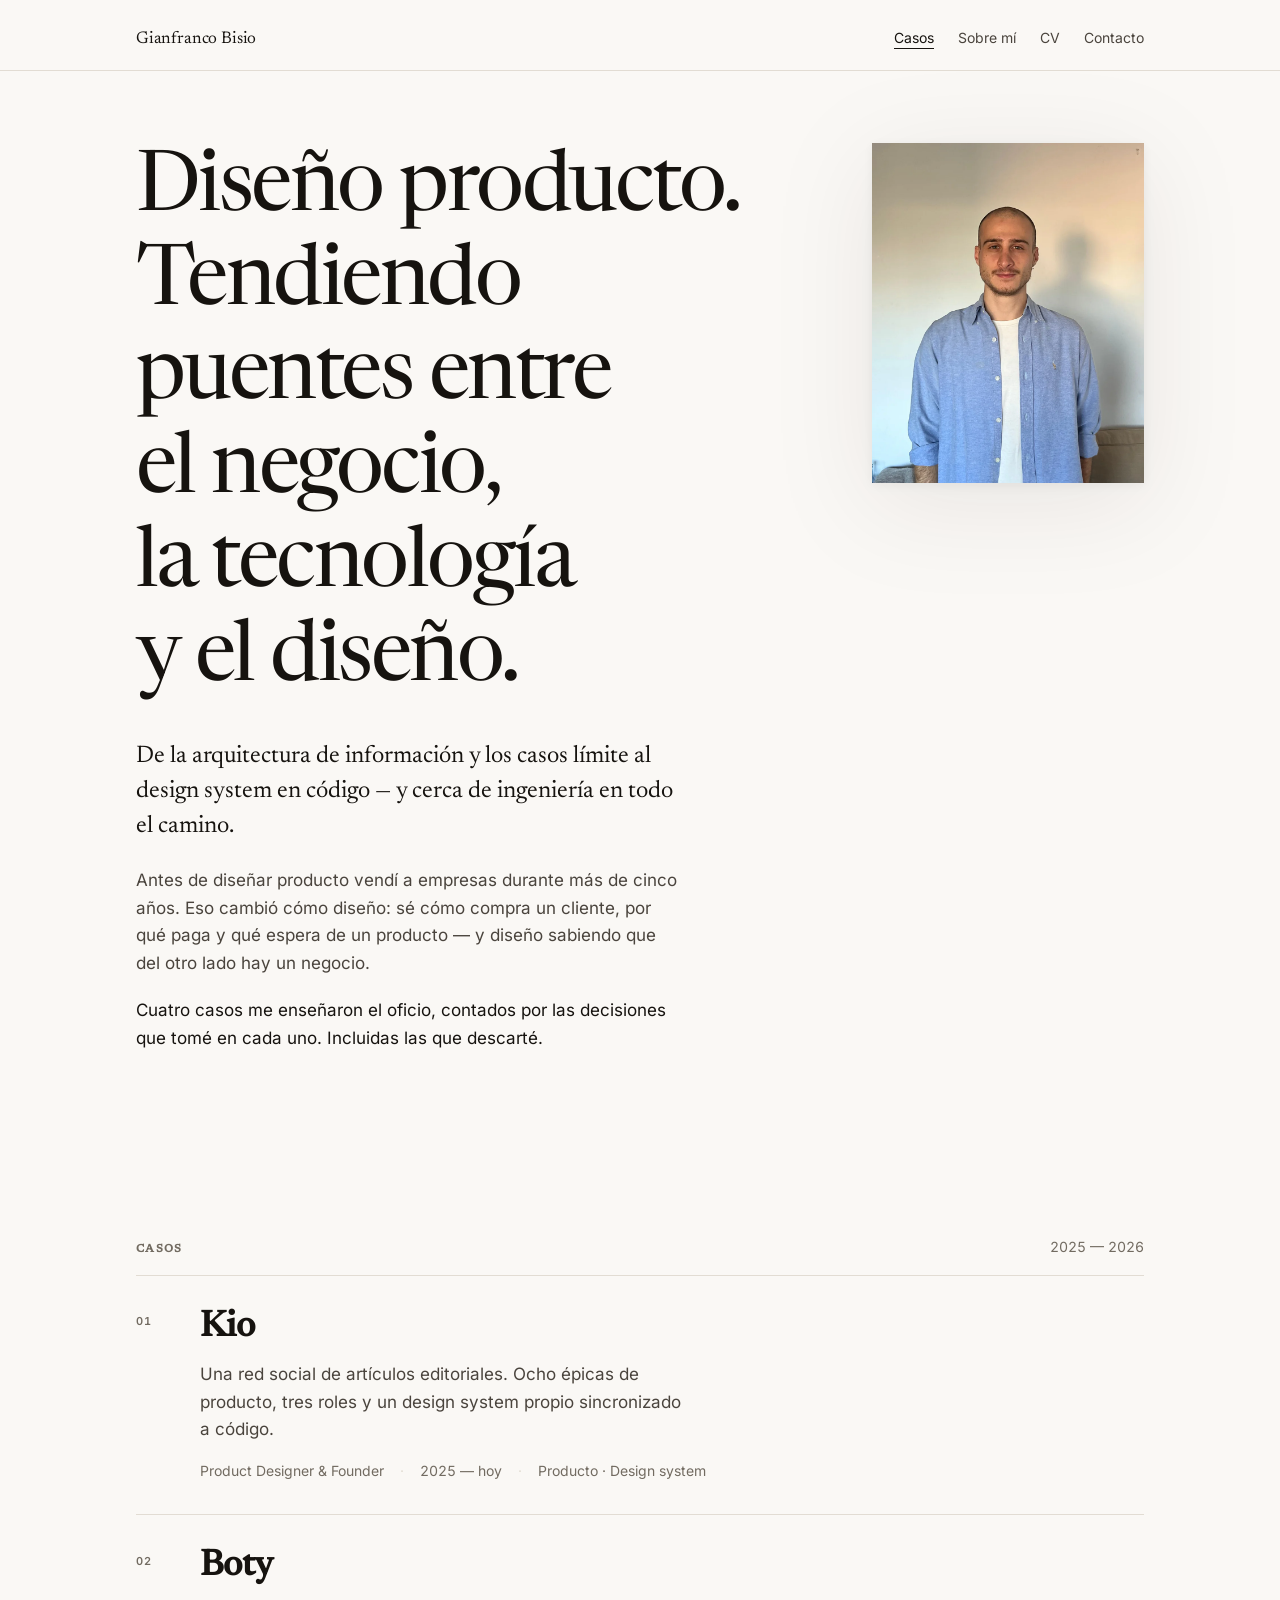
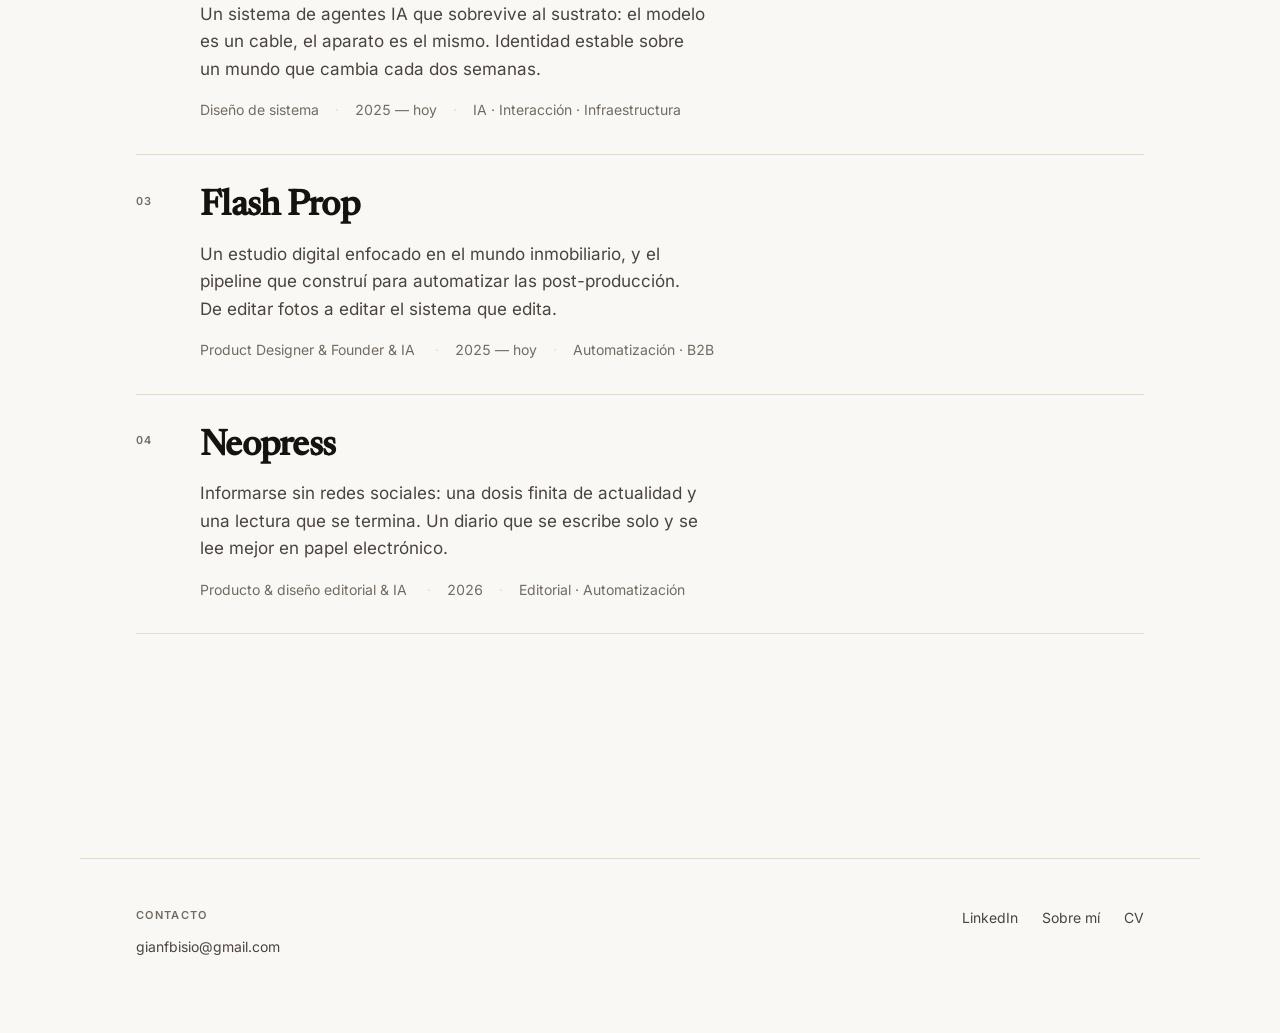
==== commit e7d1c260: "Update text content in index.html" ====
--- a/index.html
+++ b/index.html
@@ -48,11 +48,11 @@
   <section class="wrap intro">
     <div class="intro__inner">
       <div>
-        <h1 class="intro__title">Diseño producto. Tiendo puentes entre el negocio, la tecnología y el diseño.</h1>
+        <h1 class="intro__title">Diseño producto. Tendiendo puentes entre el negocio, la tecnología y el diseño.</h1>
         <div class="intro__text">
           <p class="lead">De la arquitectura de información y los casos límite al design system en código — y cerca de ingeniería en todo el camino.</p>
           <p>Antes de diseñar producto vendí a empresas durante más de cinco años. Eso cambió cómo diseño: sé cómo compra un cliente, por qué paga y qué espera de un producto — y diseño sabiendo que del otro lado hay un negocio.</p>
-          <p>Cuatro casos, contados por las decisiones que tomé en cada uno. Incluidas las que descarté.</p>
+          <p>Cuatro casos me enseñaron el oficio, contados por las decisiones que tomé en cada uno. Incluidas las que descarté.</p>
         </div>
       </div>
       <img class="intro__photo" src="assets/img/yo/retrato-celeste.webp" alt="Retrato de Gianfranco Bisio" width="960" height="1200">
@@ -88,7 +88,7 @@
           <span class="case-item__num">02</span>
           <div>
             <h3 class="case-item__title">Boty</h3>
-            <p class="case-item__desc">Un sistema de agentes que sobrevive al sustrato: el modelo es un cable, el aparato es el mismo. Identidad estable sobre un oleaje que cambia cada seis meses.</p>
+            <p class="case-item__desc">Un sistema de agentes IA que sobrevive al sustrato: el modelo es un cable, el aparato es el mismo. Identidad estable sobre un mundo que cambia cada dos semanas.</p>
             <p class="case-item__meta">
               <span>Diseño de sistema</span>
               <span>2025 — hoy</span>
@@ -103,9 +103,9 @@
           <span class="case-item__num">03</span>
           <div>
             <h3 class="case-item__title">Flash Prop</h3>
-            <p class="case-item__desc">Un servicio que dependía de mis manos, y el pipeline que construí para que dejara de depender de ellas. De editar fotos a editar el sistema que edita.</p>
+            <p class="case-item__desc">Un estudio digital enfocado en el mundo inmobiliario, y el pipeline que construí para automatizar las post-producción. De editar fotos a editar el sistema que edita.</p>
             <p class="case-item__meta">
-              <span>Product Designer &amp; Founder</span>
+              <span>Product Designer &amp; Founder &amp; IA </span>
               <span>2025 — hoy</span>
               <span>Automatización · B2B</span>
             </p>
@@ -120,7 +120,7 @@
             <h3 class="case-item__title">Neopress</h3>
             <p class="case-item__desc">Informarse sin redes sociales: una dosis finita de actualidad y una lectura que se termina. Un diario que se escribe solo y se lee mejor en papel electrónico.</p>
             <p class="case-item__meta">
-              <span>Producto &amp; diseño editorial</span>
+              <span>Producto &amp; diseño editorial &amp; IA </span>
               <span>2026</span>
               <span>Editorial · Automatización</span>
             </p>
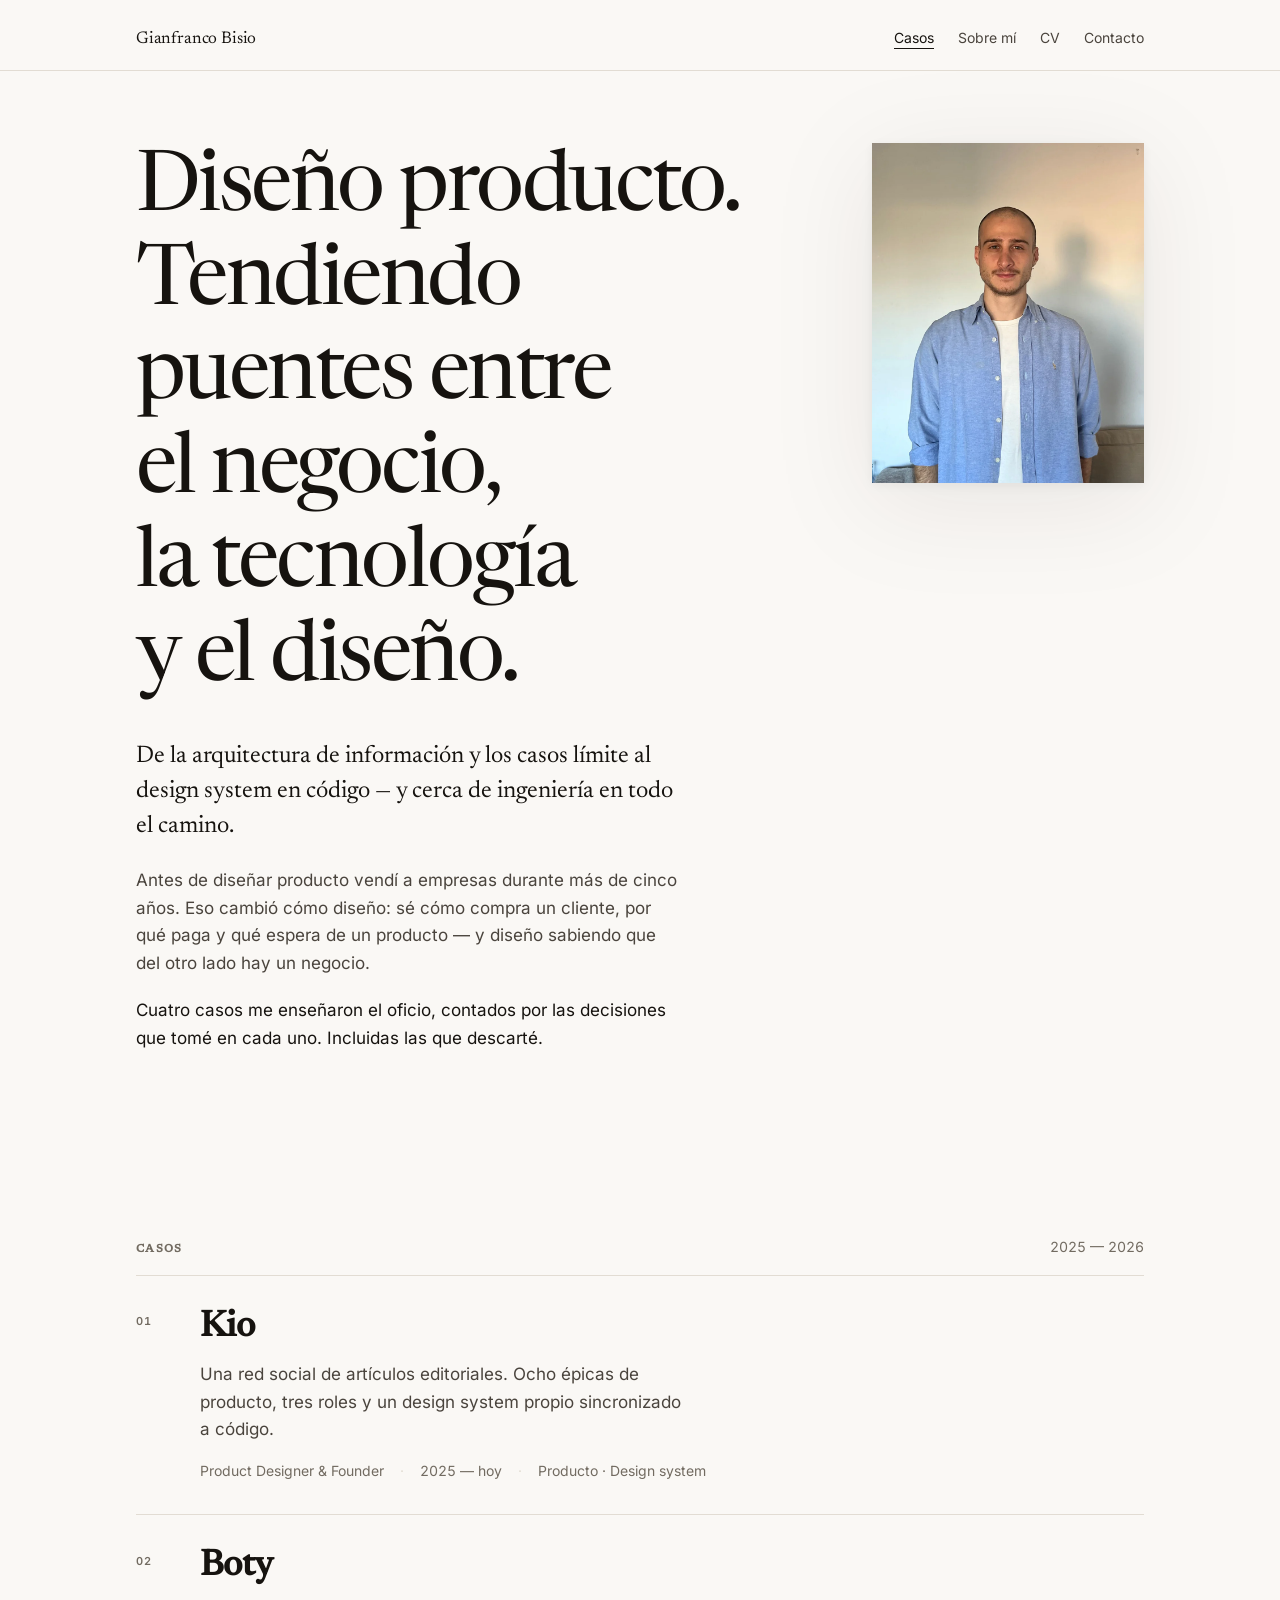
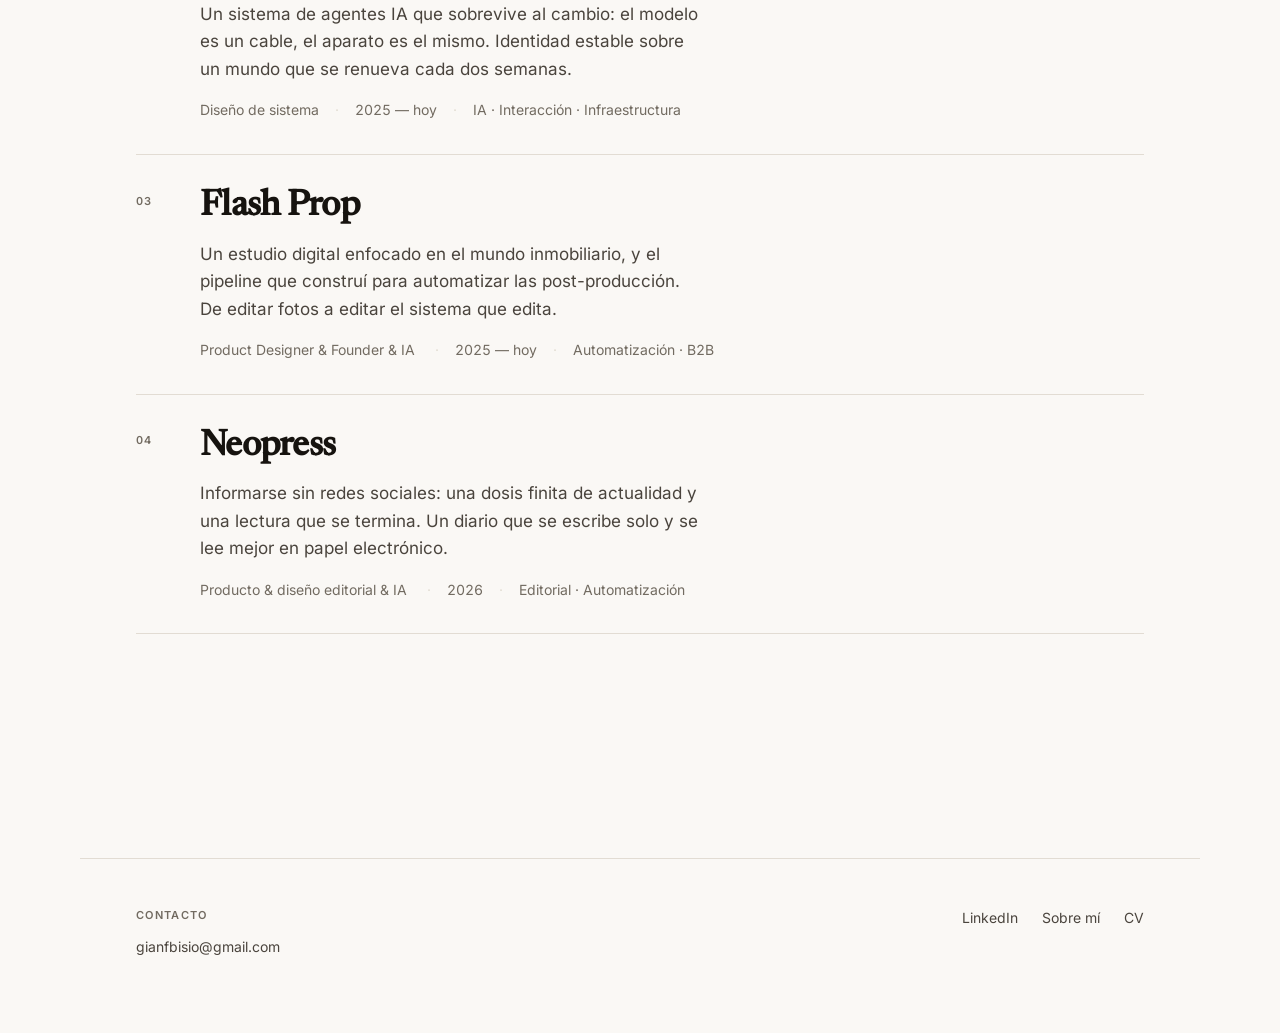
==== commit 1113003a: "Revise Boty case item description for clarity Updated description text for the Boty case item." ====
--- a/index.html
+++ b/index.html
@@ -88,7 +88,7 @@
           <span class="case-item__num">02</span>
           <div>
             <h3 class="case-item__title">Boty</h3>
-            <p class="case-item__desc">Un sistema de agentes IA que sobrevive al sustrato: el modelo es un cable, el aparato es el mismo. Identidad estable sobre un mundo que cambia cada dos semanas.</p>
+            <p class="case-item__desc">Un sistema de agentes IA que sobrevive al cambio: el modelo es un cable, el aparato es el mismo. Identidad estable sobre un mundo que se renueva cada dos semanas.</p>
             <p class="case-item__meta">
               <span>Diseño de sistema</span>
               <span>2025 — hoy</span>
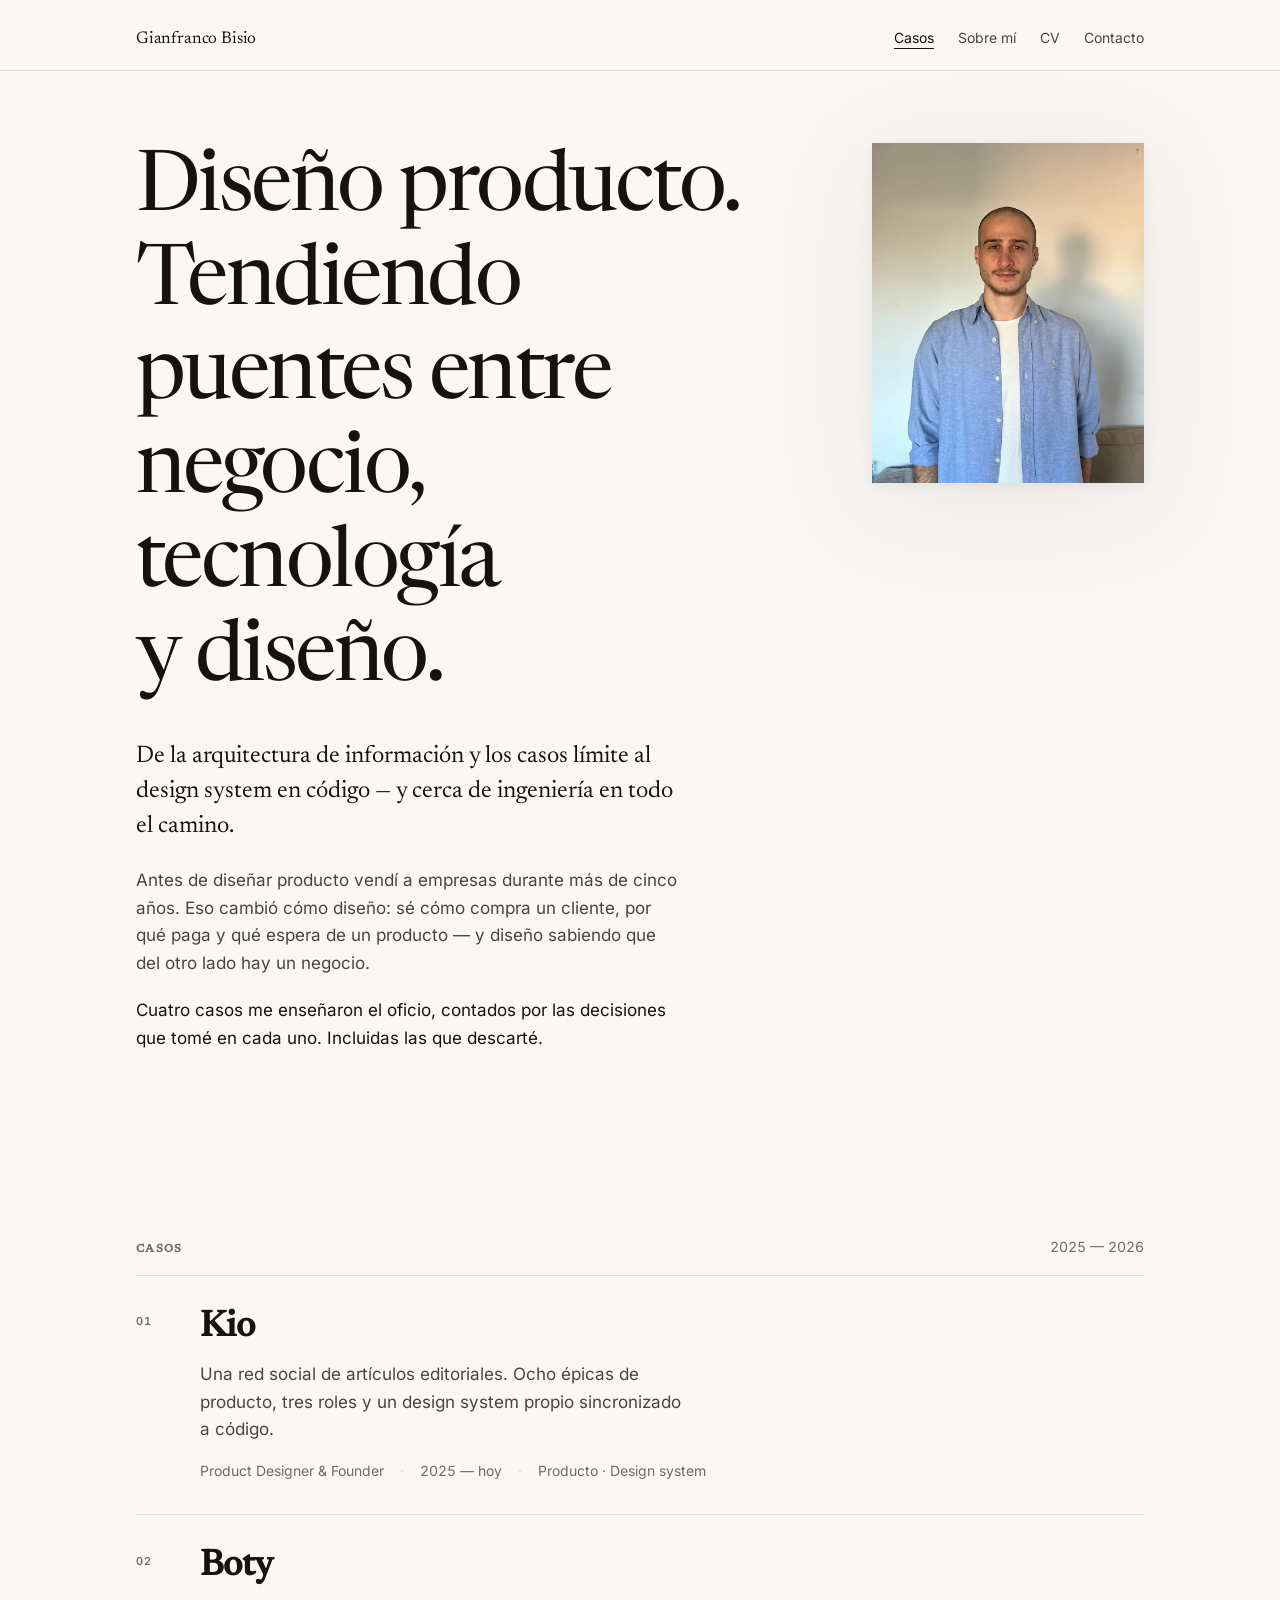
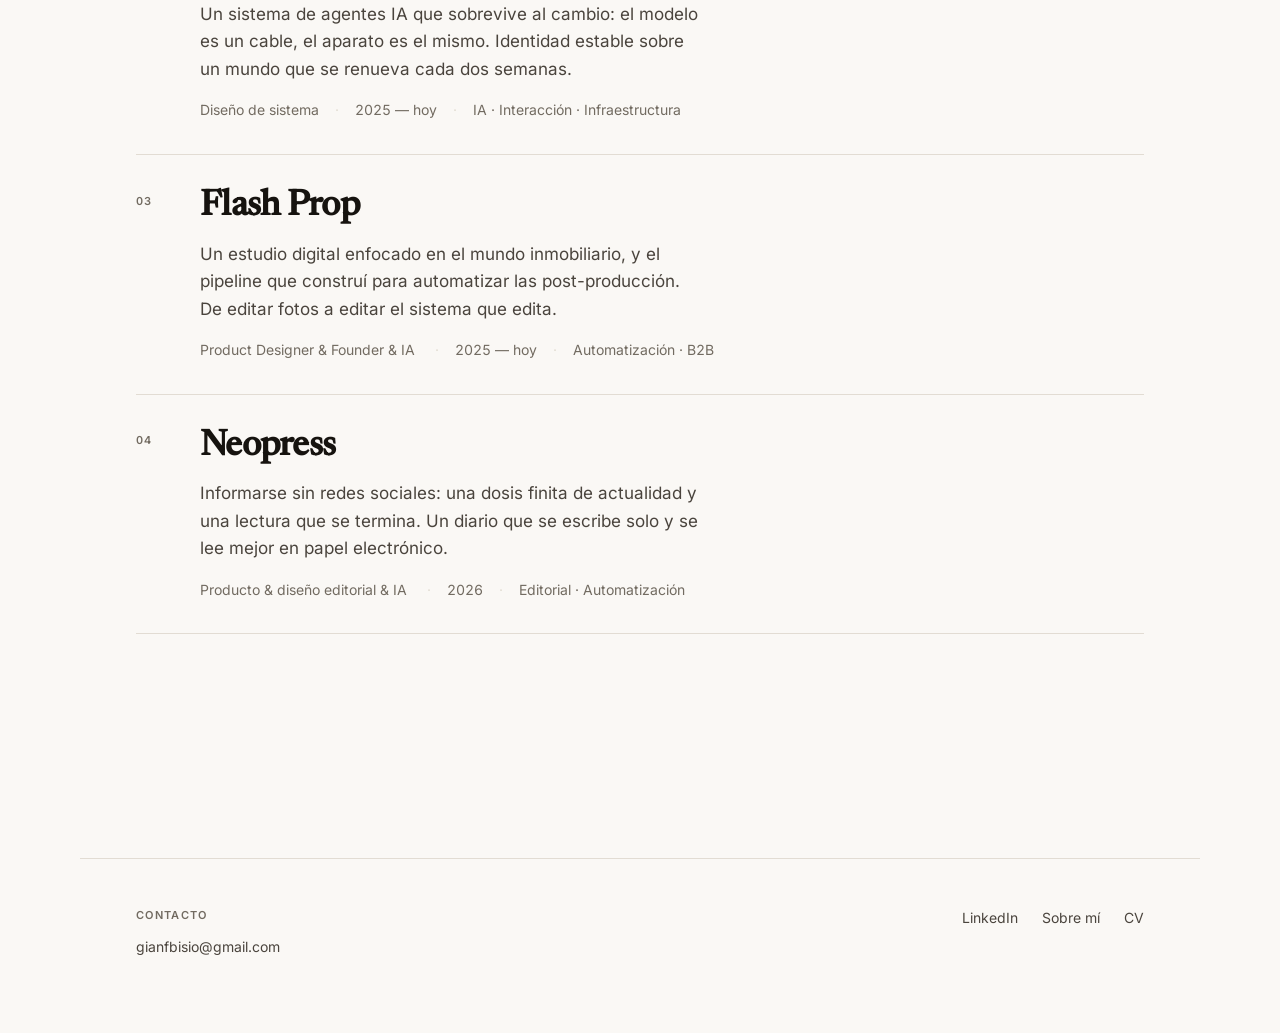
==== commit ebf98aaa: "Fix wording in product design title" ====
--- a/index.html
+++ b/index.html
@@ -48,7 +48,7 @@
   <section class="wrap intro">
     <div class="intro__inner">
       <div>
-        <h1 class="intro__title">Diseño producto. Tendiendo puentes entre el negocio, la tecnología y el diseño.</h1>
+        <h1 class="intro__title">Diseño producto. Tendiendo puentes entre negocio, tecnología y diseño.</h1>
         <div class="intro__text">
           <p class="lead">De la arquitectura de información y los casos límite al design system en código — y cerca de ingeniería en todo el camino.</p>
           <p>Antes de diseñar producto vendí a empresas durante más de cinco años. Eso cambió cómo diseño: sé cómo compra un cliente, por qué paga y qué espera de un producto — y diseño sabiendo que del otro lado hay un negocio.</p>
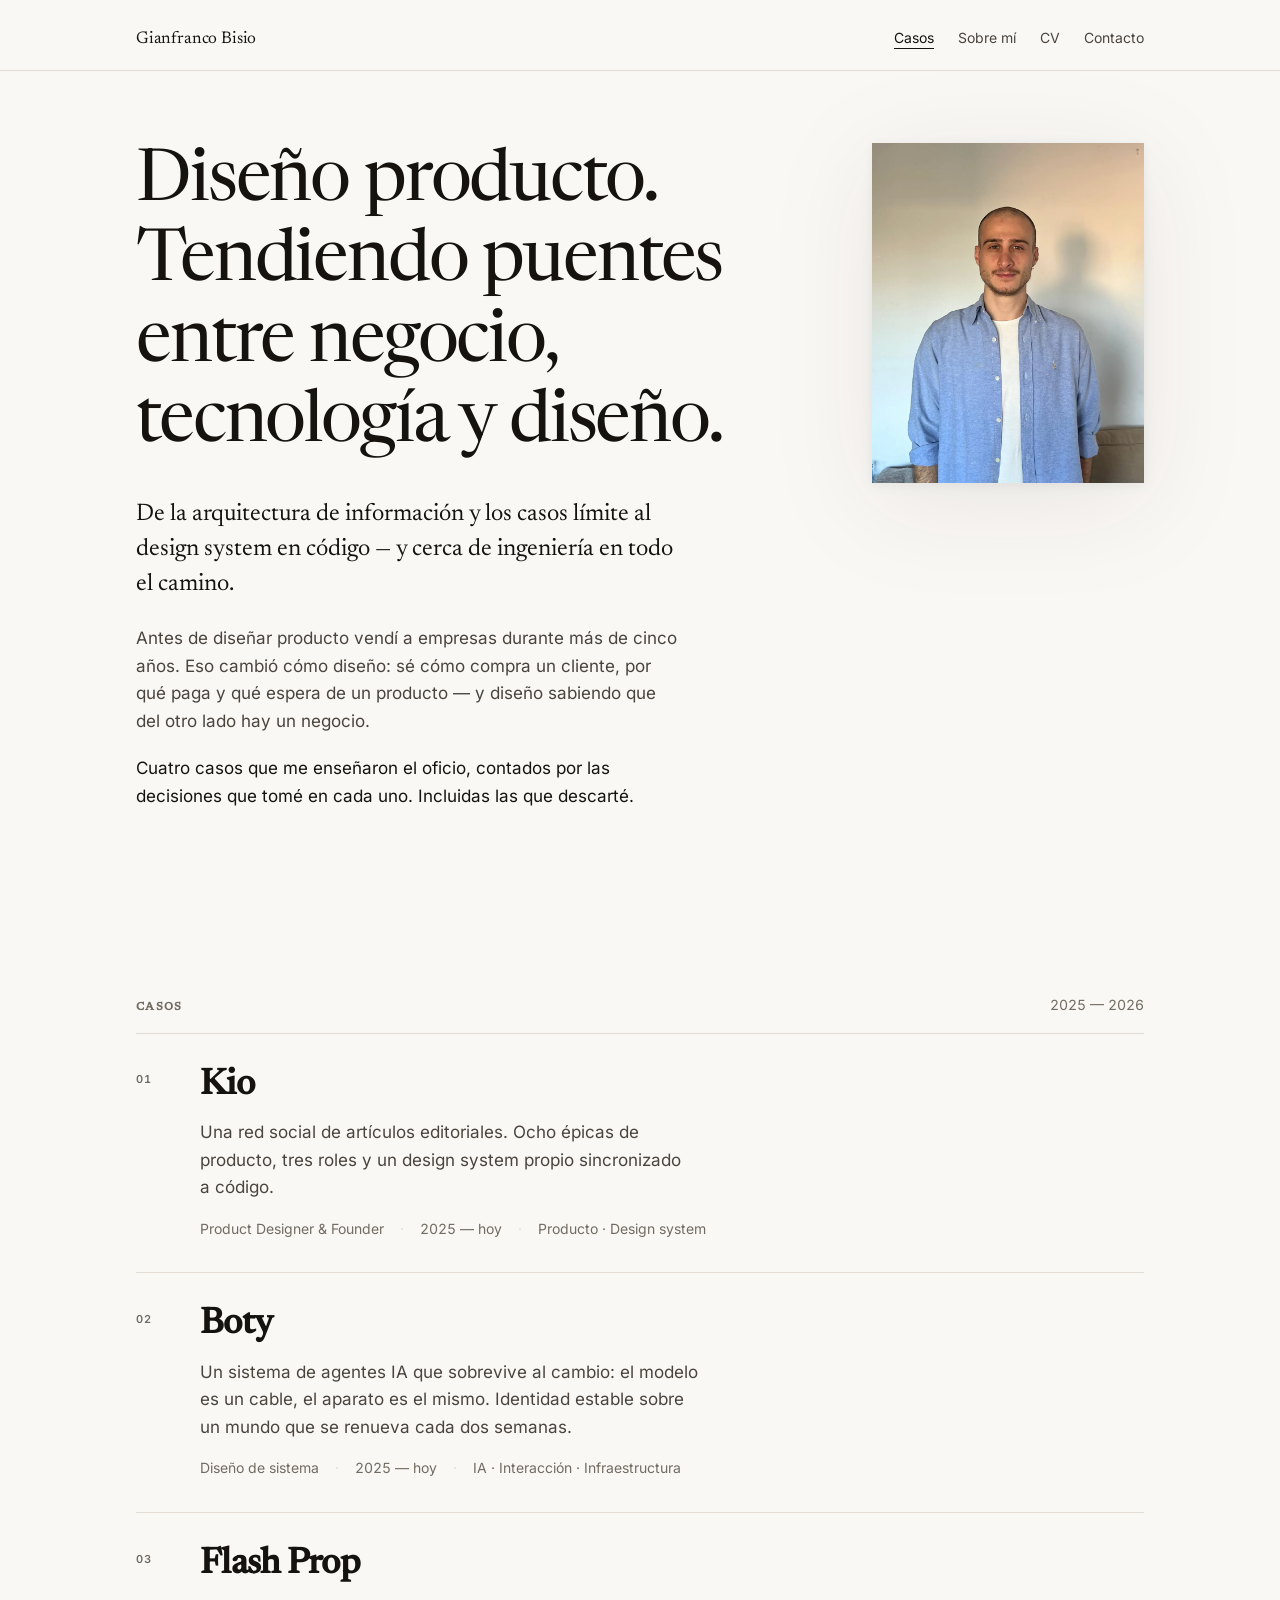
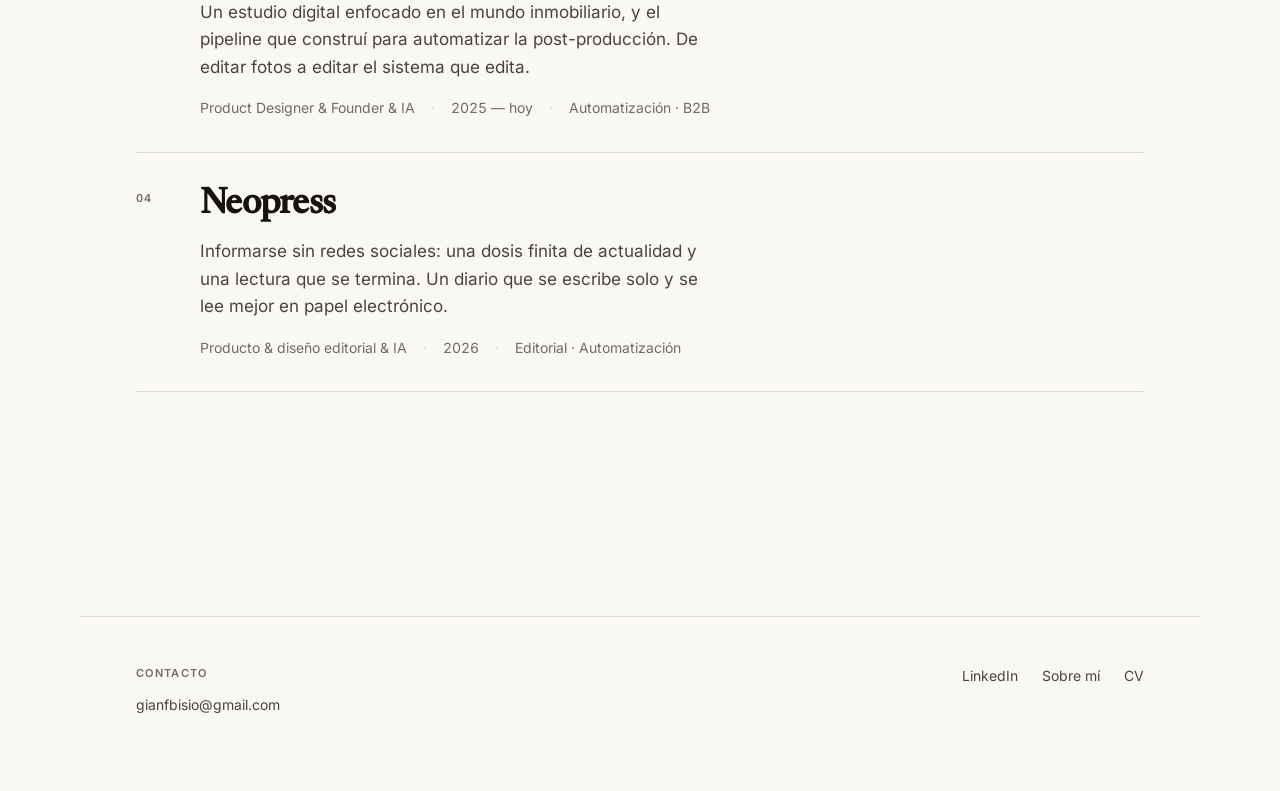
==== commit de1e0223: "Typos: tildes faltantes (aprendi, tambien, multi-agenticos, agentico), Filosofia en minuscula, la po" ====
--- a/index.html
+++ b/index.html
@@ -52,7 +52,7 @@
         <div class="intro__text">
           <p class="lead">De la arquitectura de información y los casos límite al design system en código — y cerca de ingeniería en todo el camino.</p>
           <p>Antes de diseñar producto vendí a empresas durante más de cinco años. Eso cambió cómo diseño: sé cómo compra un cliente, por qué paga y qué espera de un producto — y diseño sabiendo que del otro lado hay un negocio.</p>
-          <p>Cuatro casos me enseñaron el oficio, contados por las decisiones que tomé en cada uno. Incluidas las que descarté.</p>
+          <p>Cuatro casos que me enseñaron el oficio, contados por las decisiones que tomé en cada uno. Incluidas las que descarté.</p>
         </div>
       </div>
       <img class="intro__photo" src="assets/img/yo/retrato-celeste.webp" alt="Retrato de Gianfranco Bisio" width="960" height="1200">
@@ -103,9 +103,9 @@
           <span class="case-item__num">03</span>
           <div>
             <h3 class="case-item__title">Flash Prop</h3>
-            <p class="case-item__desc">Un estudio digital enfocado en el mundo inmobiliario, y el pipeline que construí para automatizar las post-producción. De editar fotos a editar el sistema que edita.</p>
+            <p class="case-item__desc">Un estudio digital enfocado en el mundo inmobiliario, y el pipeline que construí para automatizar la post-producción. De editar fotos a editar el sistema que edita.</p>
             <p class="case-item__meta">
-              <span>Product Designer &amp; Founder &amp; IA </span>
+              <span>Product Designer &amp; Founder &amp; IA</span>
               <span>2025 — hoy</span>
               <span>Automatización · B2B</span>
             </p>
@@ -120,7 +120,7 @@
             <h3 class="case-item__title">Neopress</h3>
             <p class="case-item__desc">Informarse sin redes sociales: una dosis finita de actualidad y una lectura que se termina. Un diario que se escribe solo y se lee mejor en papel electrónico.</p>
             <p class="case-item__meta">
-              <span>Producto &amp; diseño editorial &amp; IA </span>
+              <span>Producto &amp; diseño editorial &amp; IA</span>
               <span>2026</span>
               <span>Editorial · Automatización</span>
             </p>
--- a/assets/css/style.css
+++ b/assets/css/style.css
@@ -32,7 +32,7 @@
   --sans:  "Inter", -apple-system, BlinkMacSystemFont, "Segoe UI", Roboto, sans-serif;
 
   /* Escala fluida */
-  --t-display: clamp(2.5rem, 1.2rem + 5.5vw, 5.25rem);
+  --t-display: clamp(2.5rem, 1.2rem + 5.5vw, 4.5rem);
   --t-h1:      clamp(1.9rem, 1.15rem + 3vw, 3rem);
   --t-h2:      clamp(1.4rem, 1.1rem + 1.2vw, 1.85rem);
   --t-h3:      1.1875rem;
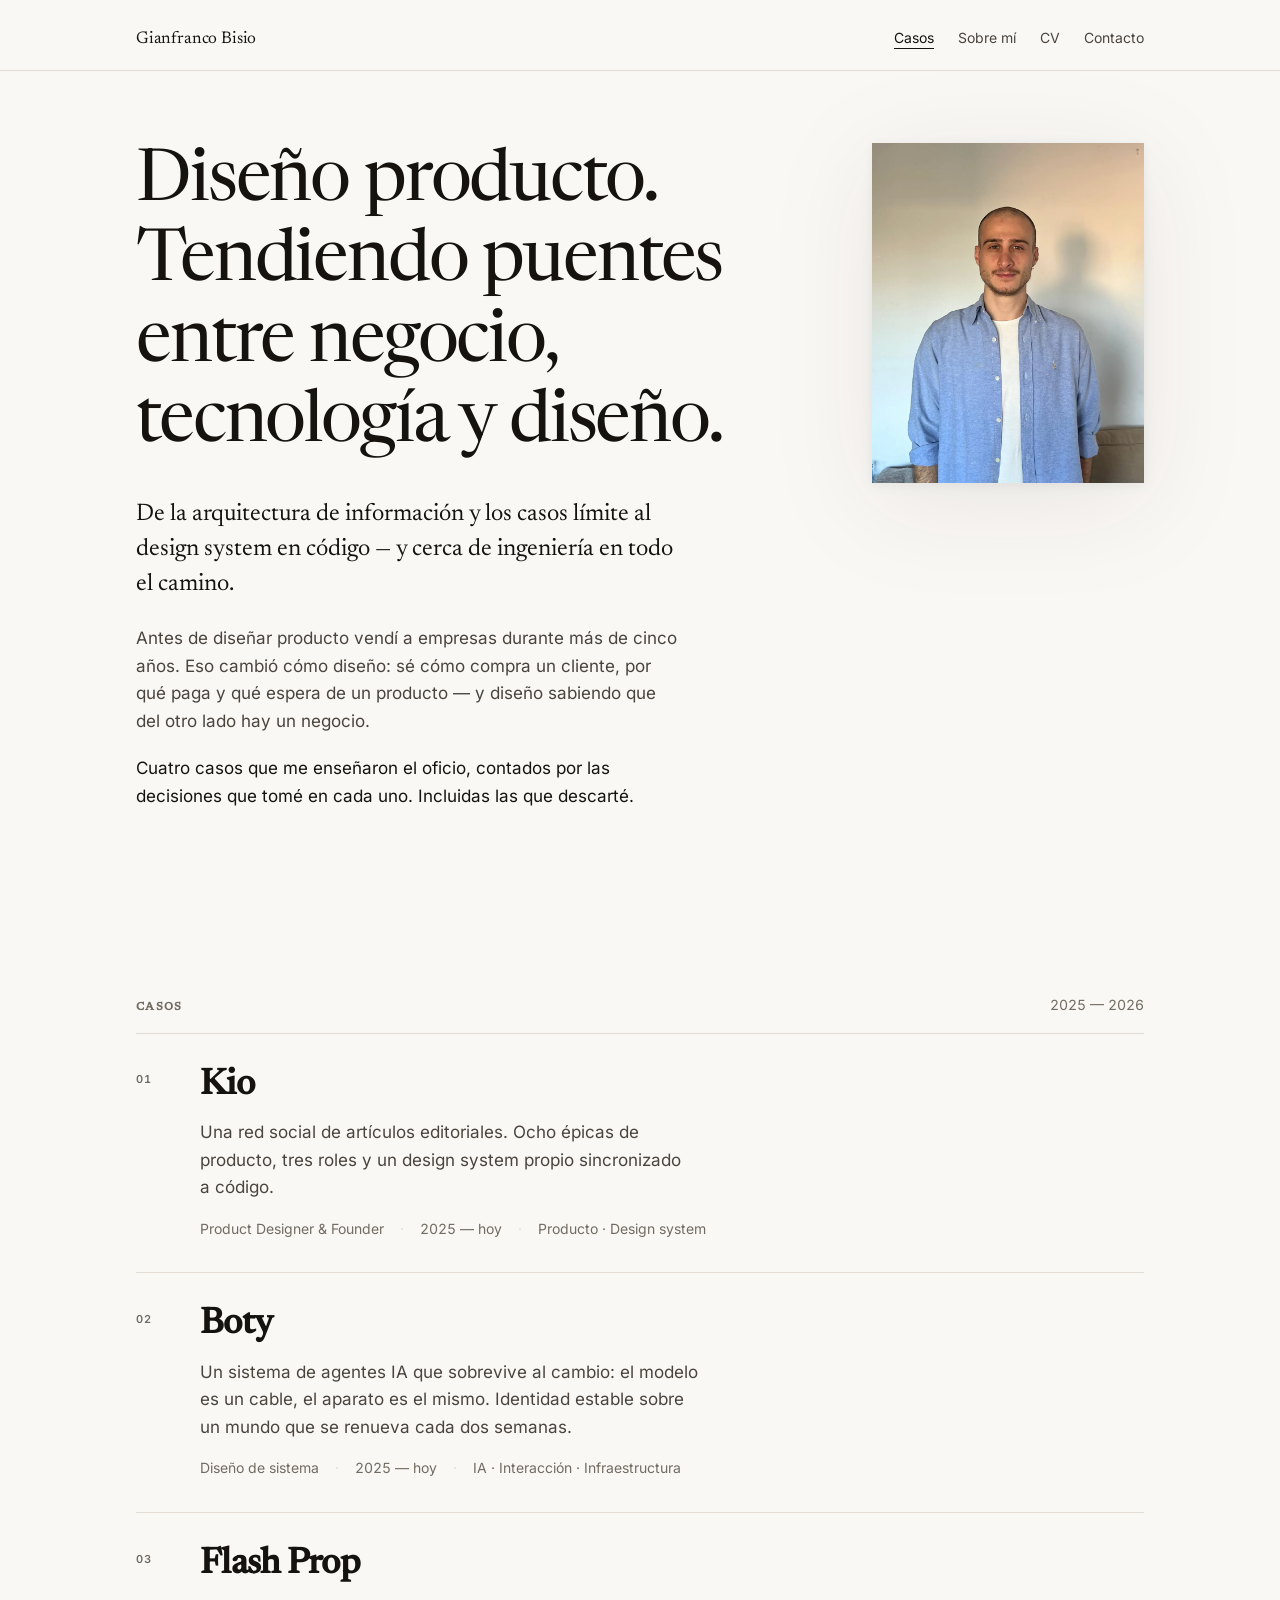
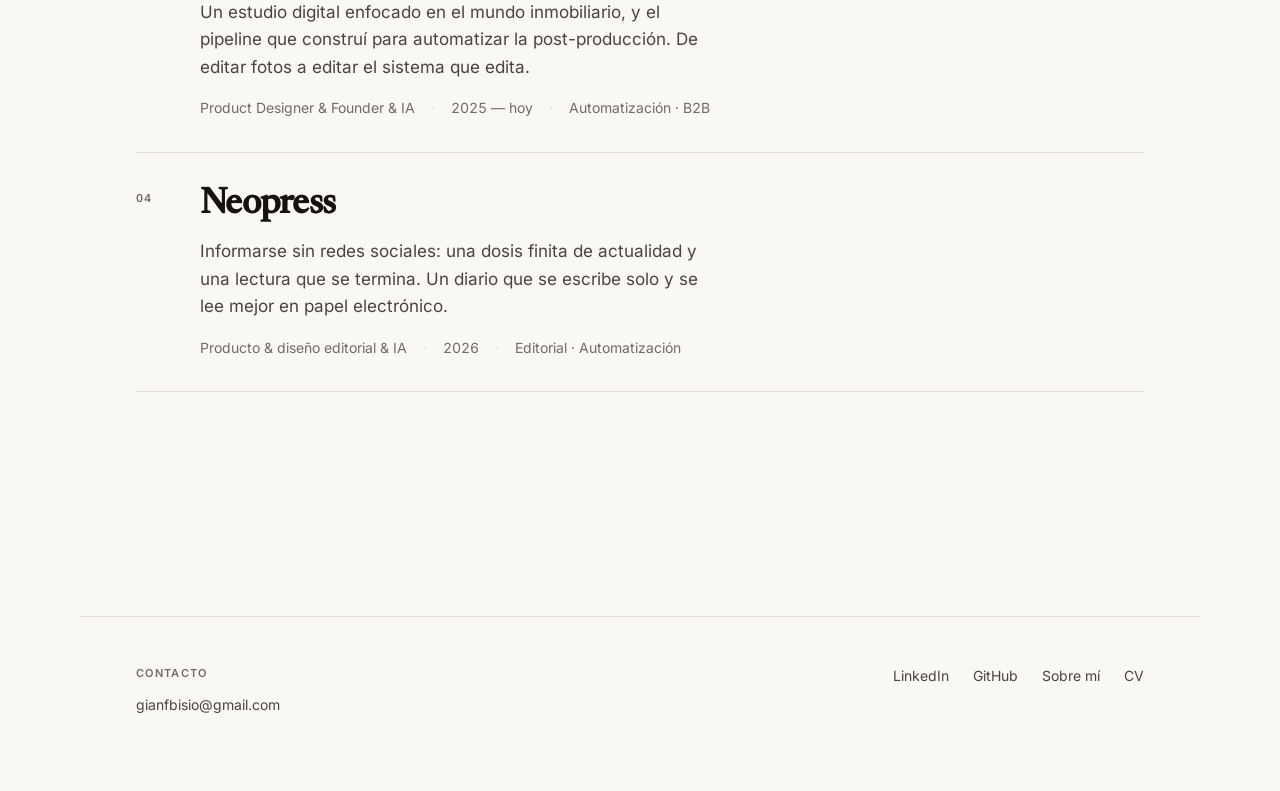
==== commit d1c07224: "Sobre mi: link al perfil de GitHub y la mencion de que el sitio esta hecho a mano; GitHub tambien en" ====
--- a/index.html
+++ b/index.html
@@ -141,6 +141,7 @@
     </div>
     <nav aria-label="Enlaces">
       <a href="https://www.linkedin.com/in/gianfranco-bisio-b39810205/">LinkedIn</a>
+      <a href="https://github.com/gigio20">GitHub</a>
       <a href="sobre-mi.html">Sobre mí</a>
       <a href="cv.html">CV</a>
     </nav>
--- a/assets/css/style.css
+++ b/assets/css/style.css
@@ -25,6 +25,7 @@
   --ink-soft: #4A443D;
   --muted:    #726B61;
   --rule:     #E2DCD3;
+  --mono: ui-monospace, "SF Mono", "Cascadia Mono", Menlo, Consolas, monospace;
   --accent:   #A63D1E;
 
   /* Tipografía */
@@ -339,10 +340,13 @@
   gap: var(--s-6) var(--s-5);
   margin-block: var(--s-8);
 }
-/* Capturas de Figma: PNG con transparencia y esquinas redondeadas.
+/* Capturas de Figma: WebP con alfa y esquinas redondeadas.
    Sin borde ni fondo —el rectángulo recto choca con la esquina redondeada
-y   el fondo se ve a través del alpha— y con drop-shadow, que sigue la forma
-   real del píxel en vez de dibujar un rectángulo detrás. */
+   el fondo se ve a través del alfa— y con drop-shadow, que sigue la forma
+   real del píxel en vez de dibujar un rectángulo detrás.
+   OJO con el alfa: Figma exporta estas capturas con el fondo oscuro ya aplanado dentro
+   del archivo, así que si se reconvierten a RGB las esquinas vuelven a verse como un
+   rectángulo oscuro. El script que reconstruye el alfa es `_fuentes/arreglar-alfa.py`. */
 .piece__img {
   width: 100%;
   filter:
@@ -393,8 +397,78 @@
 figure.figure--phone { max-width: 22rem; margin-inline: auto; }
 figure.figure--phone img { filter: drop-shadow(0 2px 6px rgba(22,19,15,.06)) drop-shadow(0 24px 60px rgba(22,19,15,.09)); }
 
+/* Canvas de Figma (flujos anotados). La fuente mide 905px y la columna de lectura
+   544px, asi que se muestra a ~0.6x: nitido, no pixelado. */
+figure.figure--canvas img { border-radius: 6px; }
+
 /* Captura chica, a tamano natural para que no se pixele */
 figure.figure--narrow { max-width: 17rem; margin-inline: auto; }
+
+/* Árbol de carpetas del sistema: el dibujo ramificado, con el porqué de cada rama.
+   El marco punteado no es decoración: dice que todo esto es un repositorio. */
+.tree {
+  border: 1px dashed var(--rule);
+  border-radius: 8px;
+  padding: var(--s-5) var(--s-5) var(--s-3);
+  margin-block: var(--s-8);
+}
+.tree__head {
+  display: flex;
+  justify-content: space-between;
+  align-items: baseline;
+  gap: var(--s-4);
+  margin-bottom: var(--s-4);
+}
+.tree__root {
+  font-family: var(--mono);
+  font-size: .8125rem;
+  color: var(--ink);
+}
+.tree dl {
+  /* UNA grilla para todo el árbol. Con una grilla por fila, cada fila mide sus
+     columnas por su cuenta y las descripciones quedan escalonadas. */
+  display: grid;
+  grid-template-columns: max-content minmax(0, 1fr);
+  margin: 0;
+}
+/* La fila no existe como caja: sus dt/dd entran directo en la grilla del dl, así las
+   columnas se comparten entre todas las filas. La regla de separación va en el dt y el
+   dd (sin gap, para que las dos mitades formen una línea continua). */
+.tree__row { display: contents; }
+.tree__path {
+  font-family: var(--mono);
+  font-size: .8125rem;
+  color: var(--ink);
+  white-space: nowrap;
+  border-top: 1px solid var(--rule);
+  padding-block: .45rem;
+}
+/* Las ramas retroceden: los nombres mandan, las líneas acompañan. */
+.tree__br { color: var(--rule); }
+.tree__why {
+  margin: 0;
+  font-size: var(--t-small);
+  color: var(--ink-soft);
+  border-top: 1px solid var(--rule);
+  padding-block: .45rem;
+  padding-left: var(--s-5);
+}
+.tree__why code { font-family: var(--mono); font-size: .9em; }
+.tree__row:first-child .tree__path,
+.tree__row:first-child .tree__why { border-top: 0; }
+@media (max-width: 40rem) {
+  .tree dl { grid-template-columns: 1fr; }
+  .tree__path { white-space: normal; padding-block: .5rem .15rem; }
+  .tree__why { border-top: 0; padding-block: 0 .55rem; padding-left: 0; }
+}
+/* En pantallas anchas el árbol sale de la columna de lectura: así cada razón entra
+   en una línea. Condicionado al ancho para que no genere scroll horizontal. */
+@media (min-width: 75rem) {
+  .tree {
+    width: var(--wide);
+    margin-inline: calc((var(--measure) - var(--wide)) / 2);
+  }
+}
 
 /* Navegación entre casos */
 .case-nav {
